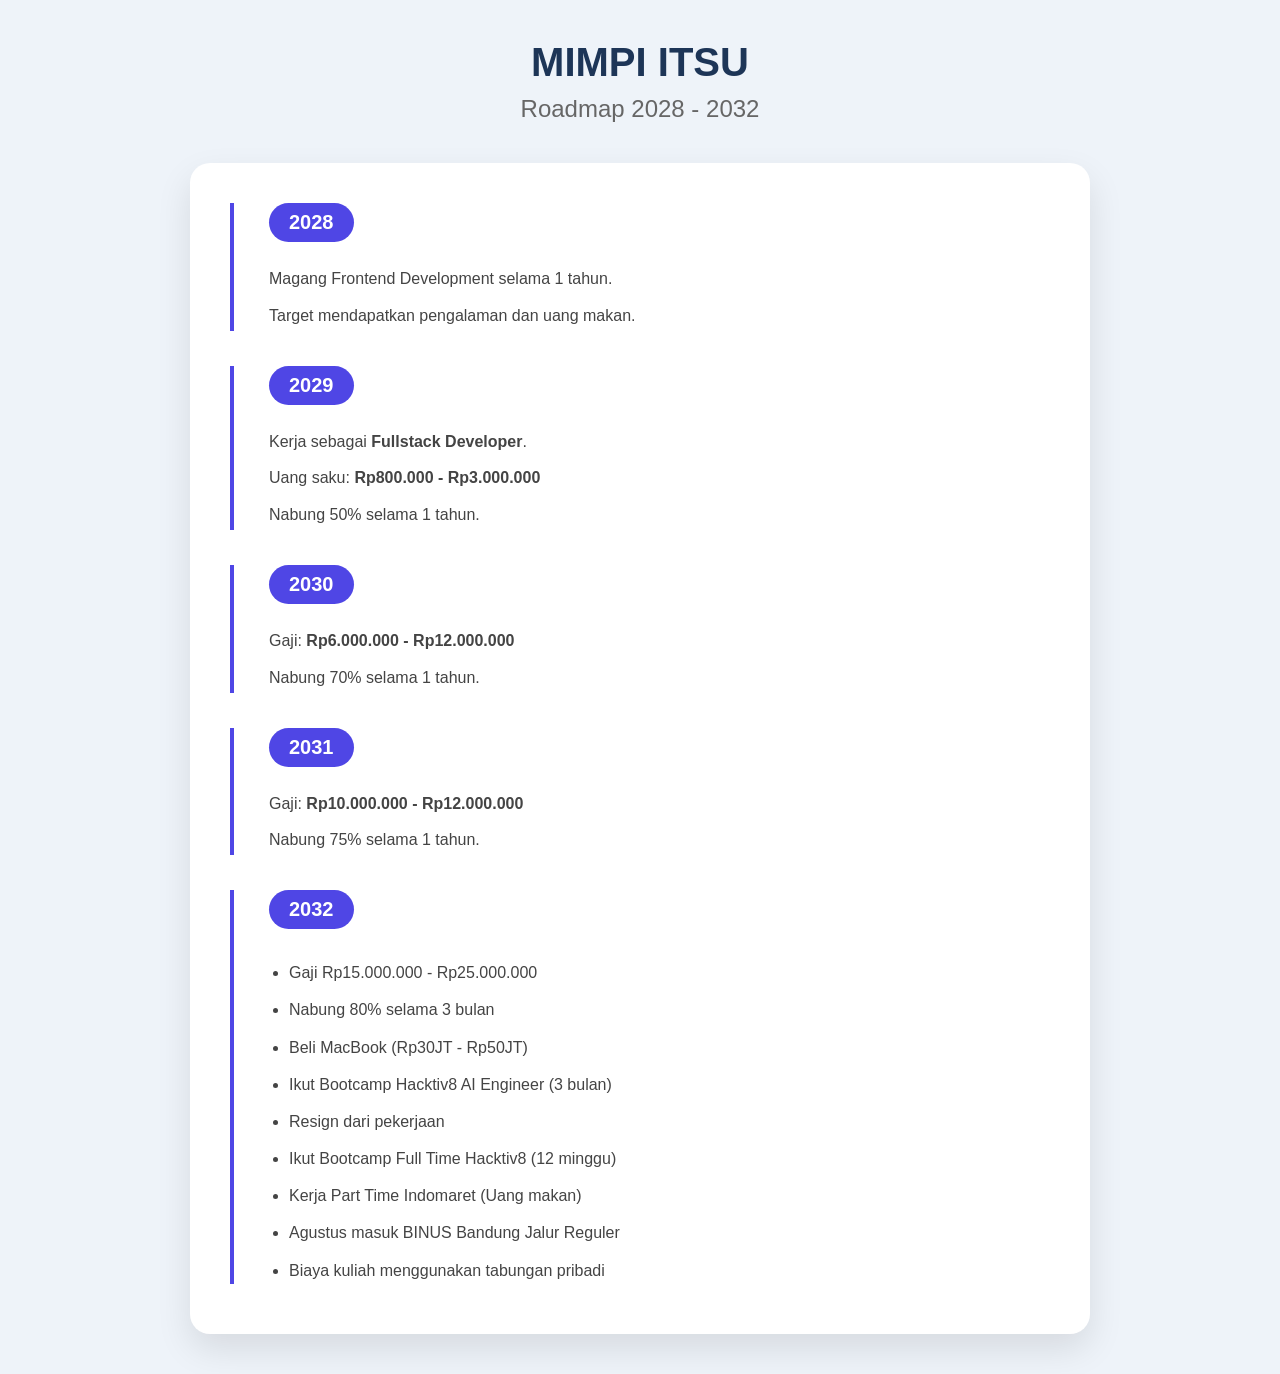
==== PROSES KARIR ITSU.html @ 5db1be33 "Add files via upload" ====
<!DOCTYPE html>
<html lang="id">
<head>
    <meta charset="UTF-8">
    <meta name="viewport" content="width=device-width, initial-scale=1.0">
    <title>MIMPI ITSU 2027 - 2032</title>
    <link rel="stylesheet" href="PROSES KARIR ITSU.CSS">
</head>
<body>

<div class="container">

    <h1>MIMPI ITSU</h1>
    <h2>Roadmap 2028 - 2032</h2>

    <div class="card">

        <div class="year">
            <span>2028</span>
            <p>Magang Frontend Development selama 1 tahun.</p>
            <p>Target mendapatkan pengalaman dan uang makan.</p>
        </div>

        <div class="year">
            <span>2029</span>
            <p>Kerja sebagai <b>Fullstack Developer</b>.</p>
            <p>Uang saku: <b>Rp800.000 - Rp3.000.000</b></p>
            <p>Nabung 50% selama 1 tahun.</p>
        </div>

        <div class="year">
            <span>2030</span>
            <p>Gaji: <b>Rp6.000.000 - Rp12.000.000</b></p>
            <p>Nabung 70% selama 1 tahun.</p>
        </div>

        <div class="year">
            <span>2031</span>
            <p>Gaji: <b>Rp10.000.000 - Rp12.000.000</b></p>
            <p>Nabung 75% selama 1 tahun.</p>
        </div>

        <div class="year">
            <span>2032</span>

            <ul>
                <li>Gaji Rp15.000.000 - Rp25.000.000</li>
                <li>Nabung 80% selama 3 bulan</li>
                <li>Beli MacBook (Rp30JT - Rp50JT)</li>
                <li>Ikut Bootcamp Hacktiv8 AI Engineer (3 bulan)</li>
                <li>Resign dari pekerjaan</li>
                <li>Ikut Bootcamp Full Time Hacktiv8 (12 minggu)</li>
                <li>Kerja Part Time Indomaret (Uang makan)</li>
                <li>Agustus masuk BINUS Bandung Jalur Reguler</li>
                <li>Biaya kuliah menggunakan tabungan pribadi</li>
            </ul>

        </div>

    </div>

</div>

</body>
</html>
---- PROSES KARIR ITSU.CSS ----
*{
    margin:0;
    padding:0;
    box-sizing:border-box;
    font-family:Arial, Helvetica, sans-serif;
}

body{
    background:#eef3f9;
    padding:40px;
}

.container{
    max-width:900px;
    margin:auto;
}

h1{
    text-align:center;
    font-size:40px;
    color:#1d3557;
    margin-bottom:10px;
}

h2{
    text-align:center;
    color:#666;
    margin-bottom:40px;
    font-weight:500;
}

.card{
    background:white;
    border-radius:20px;
    padding:40px;
    box-shadow:0 15px 35px rgba(0,0,0,.1);
}

.year{
    position:relative;
    padding-left:35px;
    margin-bottom:35px;
    border-left:4px solid #4f46e5;
}

.year:last-child{
    margin-bottom:0;
}

.year span{
    display:inline-block;
    background:#4f46e5;
    color:white;
    padding:8px 20px;
    border-radius:30px;
    font-size:20px;
    font-weight:bold;
    margin-bottom:15px;
}

.year p{
    color:#444;
    line-height:1.8;
    margin-top:8px;
}

.year ul{
    margin-top:15px;
    margin-left:20px;
}

.year li{
    margin:10px 0;
    color:#444;
    line-height:1.7;
}

@media(max-width:768px){

body{
    padding:20px;
}

.card{
    padding:25px;
}

h1{
    font-size:30px;
}

.year span{
    font-size:18px;
}

}
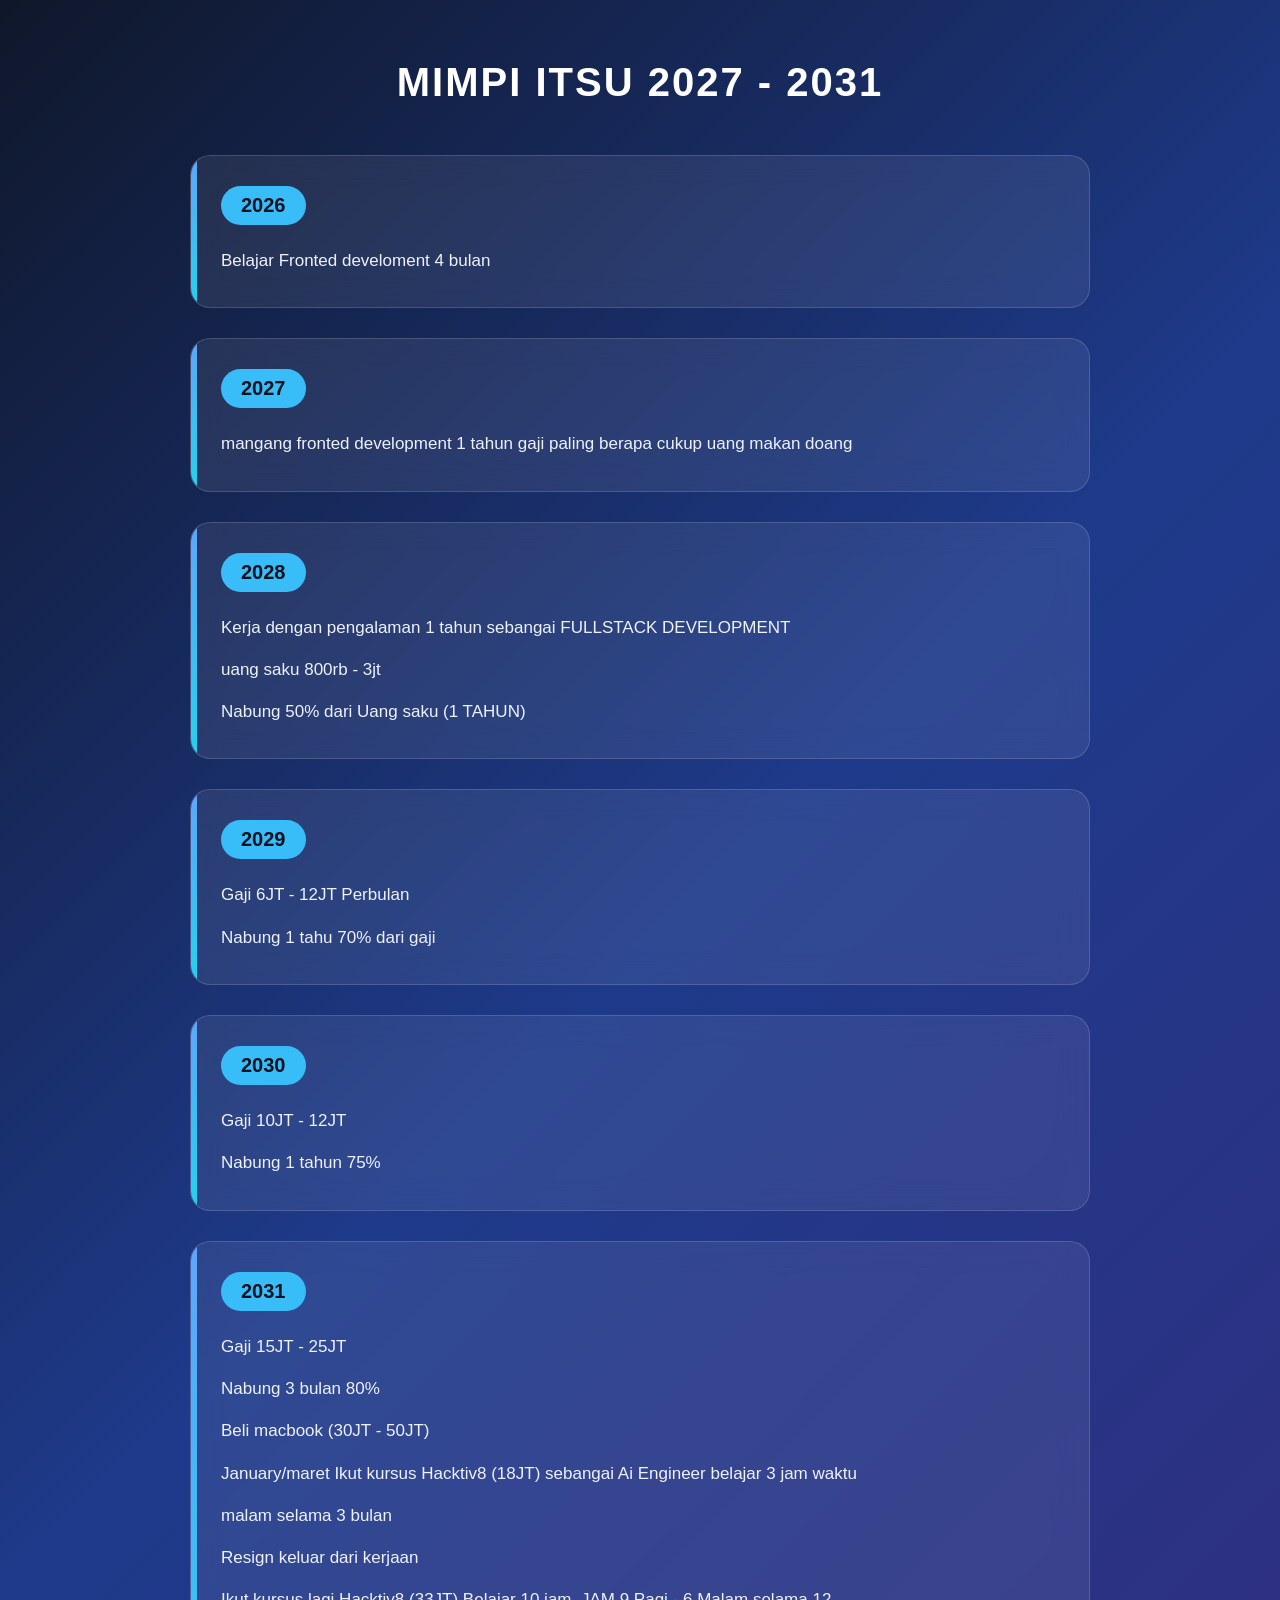
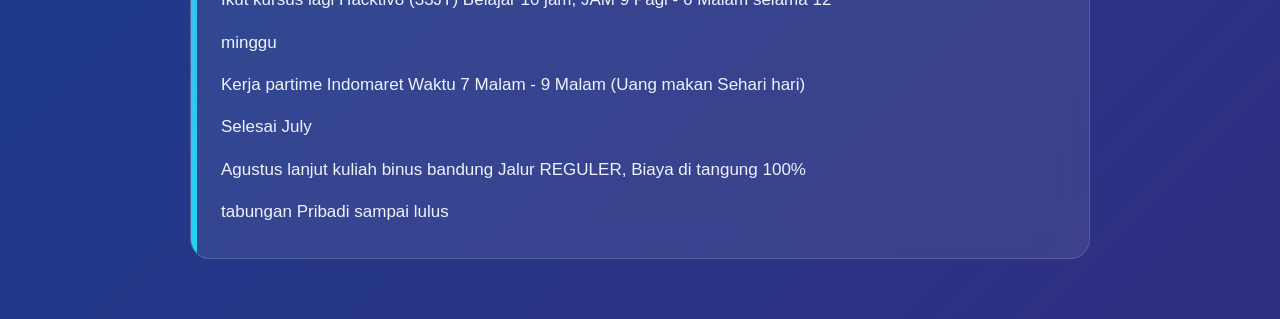
==== commit df8389b4: "Rename index.html to PROSES KARIR ITSU.html" ====
--- a/PROSES KARIR ITSU.html
+++ b/PROSES KARIR ITSU.html
@@ -3,63 +3,88 @@
 <head>
     <meta charset="UTF-8">
     <meta name="viewport" content="width=device-width, initial-scale=1.0">
-    <title>MIMPI ITSU 2027 - 2032</title>
-    <link rel="stylesheet" href="PROSES KARIR ITSU.CSS">
+    <title>MIMPI ITSU 2027 - 2031</title>
+    <link rel="stylesheet" href="style.CSS">
 </head>
 <body>
 
 <div class="container">
 
-    <h1>MIMPI ITSU</h1>
-    <h2>Roadmap 2028 - 2032</h2>
+    <header>
+        <h1>MIMPI ITSU 2027 - 2031</h1>
+    </header>
 
-    <div class="card">
+    <section class="timeline">
 
-        <div class="year">
-            <span>2028</span>
-            <p>Magang Frontend Development selama 1 tahun.</p>
-            <p>Target mendapatkan pengalaman dan uang makan.</p>
+        <div class="card">
+            <div class="year">2026</div>
+
+            <p>Belajar Fronted develoment 4 bulan</p>
         </div>
 
-        <div class="year">
-            <span>2029</span>
-            <p>Kerja sebagai <b>Fullstack Developer</b>.</p>
-            <p>Uang saku: <b>Rp800.000 - Rp3.000.000</b></p>
-            <p>Nabung 50% selama 1 tahun.</p>
+        <div class="card">
+            <div class="year">2027</div>
+
+            <p>mangang fronted development 1 tahun gaji paling berapa cukup uang makan doang</p>
         </div>
 
-        <div class="year">
-            <span>2030</span>
-            <p>Gaji: <b>Rp6.000.000 - Rp12.000.000</b></p>
-            <p>Nabung 70% selama 1 tahun.</p>
+        <div class="card">
+            <div class="year">2028</div>
+
+            <p>Kerja dengan pengalaman 1 tahun sebangai FULLSTACK DEVELOPMENT</p>
+
+            <p>uang saku 800rb - 3jt</p>
+
+            <p>Nabung 50% dari Uang saku (1 TAHUN)</p>
         </div>
 
-        <div class="year">
-            <span>2031</span>
-            <p>Gaji: <b>Rp10.000.000 - Rp12.000.000</b></p>
-            <p>Nabung 75% selama 1 tahun.</p>
+        <div class="card">
+            <div class="year">2029</div>
+
+            <p>Gaji 6JT - 12JT Perbulan</p>
+
+            <p>Nabung 1 tahu 70% dari gaji</p>
         </div>
 
-        <div class="year">
-            <span>2032</span>
+        <div class="card">
+            <div class="year">2030</div>
 
-            <ul>
-                <li>Gaji Rp15.000.000 - Rp25.000.000</li>
-                <li>Nabung 80% selama 3 bulan</li>
-                <li>Beli MacBook (Rp30JT - Rp50JT)</li>
-                <li>Ikut Bootcamp Hacktiv8 AI Engineer (3 bulan)</li>
-                <li>Resign dari pekerjaan</li>
-                <li>Ikut Bootcamp Full Time Hacktiv8 (12 minggu)</li>
-                <li>Kerja Part Time Indomaret (Uang makan)</li>
-                <li>Agustus masuk BINUS Bandung Jalur Reguler</li>
-                <li>Biaya kuliah menggunakan tabungan pribadi</li>
-            </ul>
+            <p>Gaji 10JT - 12JT</p>
 
+            <p>Nabung 1 tahun 75%</p>
         </div>
 
-    </div>
+        <div class="card">
+            <div class="year">2031</div>
+
+            <p>Gaji 15JT - 25JT</p>
+
+            <p>Nabung 3 bulan 80%</p>
+
+            <p>Beli macbook (30JT - 50JT)</p>
+
+            <p>January/maret Ikut kursus Hacktiv8 (18JT) sebangai Ai Engineer belajar 3 jam waktu</p>
+
+            <p>malam selama 3 bulan</p>
+
+            <p>Resign keluar dari kerjaan</p>
+
+            <p>Ikut kursus lagi Hacktiv8 (33JT) Belajar 10 jam, JAM 9 Pagi - 6 Malam selama 12</p>
+
+            <p>minggu</p>
+
+            <p>Kerja partime Indomaret Waktu 7 Malam - 9 Malam (Uang makan Sehari hari)</p>
+
+            <p>Selesai July</p>
+
+            <p>Agustus lanjut kuliah binus bandung Jalur REGULER, Biaya di tangung 100%</p>
+
+            <p>tabungan Pribadi sampai lulus</p>
+        </div>
+
+    </section>
 
 </div>
 
 </body>
-</html>+</html>
--- a/style.CSS
+++ b/style.CSS
@@ -0,0 +1,100 @@
+*{
+    margin:0;
+    padding:0;
+    box-sizing:border-box;
+    font-family:"Segoe UI",sans-serif;
+}
+
+body{
+    min-height:100vh;
+    background:linear-gradient(135deg,#0f172a,#1e3a8a,#312e81);
+    display:flex;
+    justify-content:center;
+    padding:60px 20px;
+    color:#fff;
+}
+
+.container{
+    width:100%;
+    max-width:900px;
+}
+
+header{
+    text-align:center;
+    margin-bottom:50px;
+}
+
+header h1{
+    font-size:40px;
+    font-weight:700;
+    letter-spacing:2px;
+}
+
+.timeline{
+    display:flex;
+    flex-direction:column;
+    gap:30px;
+}
+
+.card{
+    background:rgba(255,255,255,.08);
+    backdrop-filter:blur(15px);
+    border:1px solid rgba(255,255,255,.15);
+    border-radius:20px;
+    padding:30px;
+    transition:.35s;
+    position:relative;
+    overflow:hidden;
+}
+
+.card::before{
+    content:"";
+    position:absolute;
+    left:0;
+    top:0;
+    width:6px;
+    height:100%;
+    background:linear-gradient(#60a5fa,#22d3ee);
+}
+
+.card:hover{
+    transform:translateY(-8px);
+    box-shadow:0 20px 40px rgba(0,0,0,.35);
+}
+
+.year{
+    display:inline-block;
+    background:#38bdf8;
+    color:#08111f;
+    font-weight:bold;
+    padding:8px 20px;
+    border-radius:50px;
+    margin-bottom:20px;
+    font-size:20px;
+}
+
+.card p{
+    line-height:1.9;
+    font-size:17px;
+    color:#eef2ff;
+}
+
+.card p+p{
+    margin-top:10px;
+}
+
+@media(max-width:768px){
+
+header h1{
+    font-size:28px;
+}
+
+.card{
+    padding:22px;
+}
+
+.card p{
+    font-size:15px;
+}
+
+}
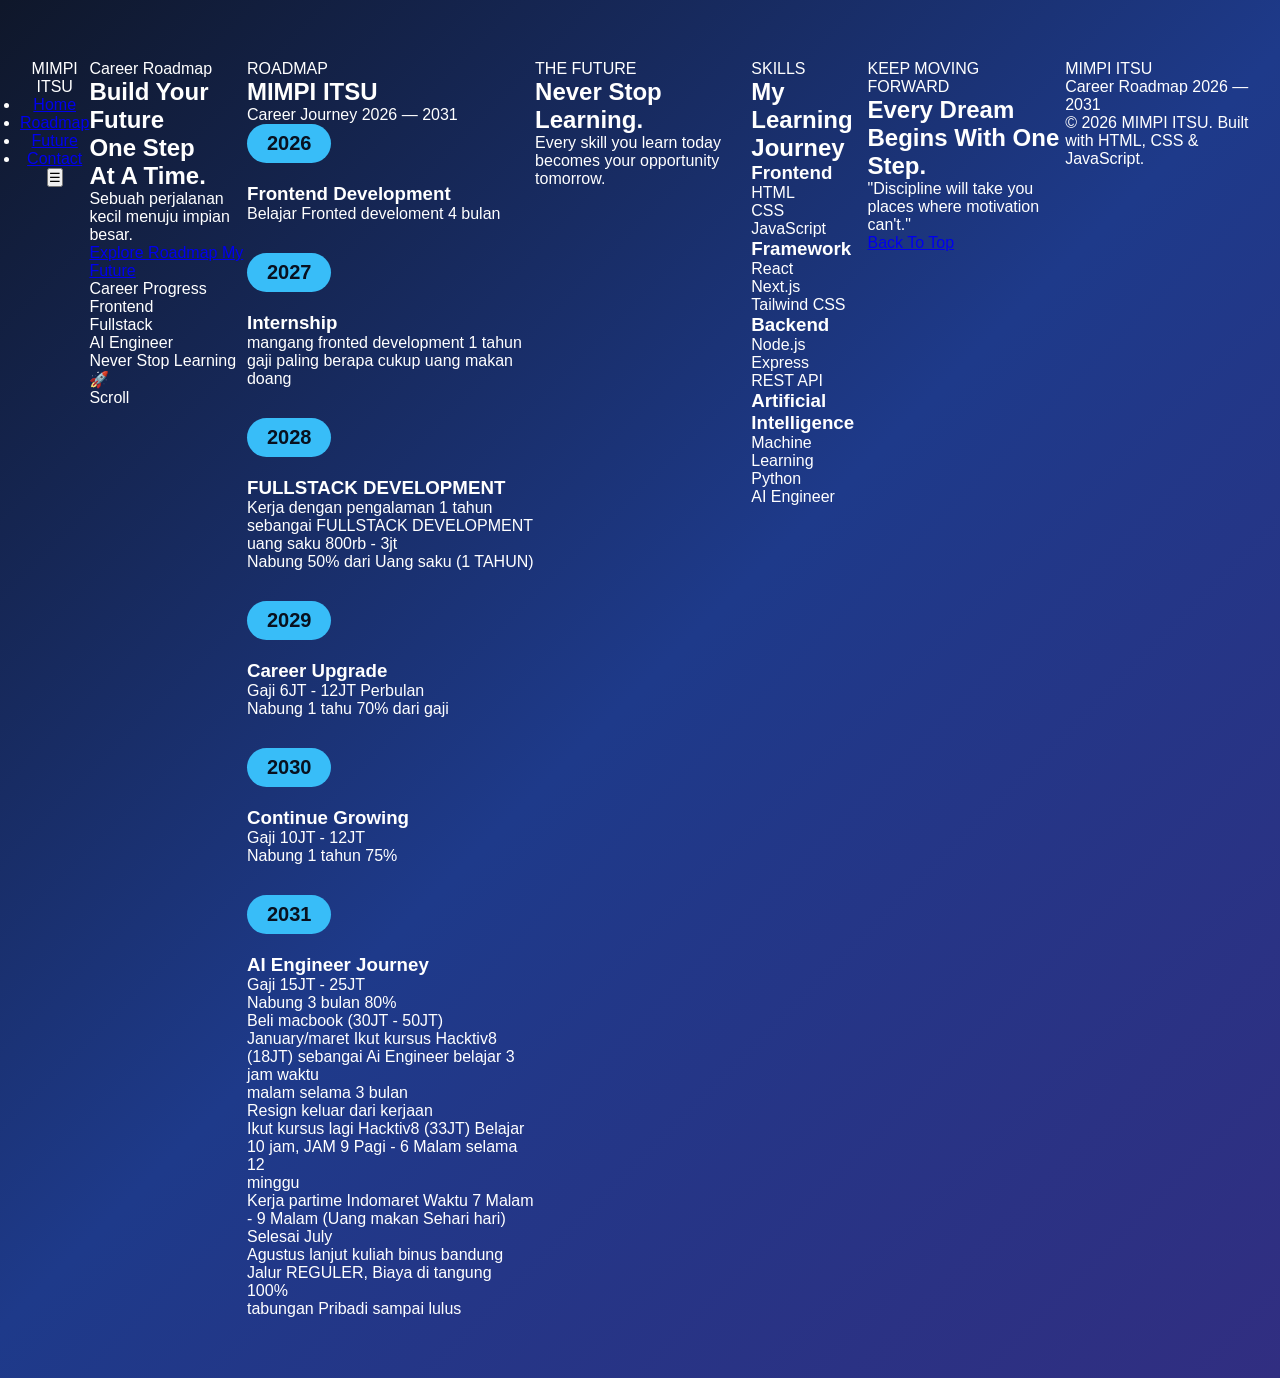
==== commit d4bf23c1: "Update PROSES KARIR ITSU.html" ====
--- a/PROSES KARIR ITSU.html
+++ b/PROSES KARIR ITSU.html
@@ -1,90 +1,933 @@
 <!DOCTYPE html>
 <html lang="id">
+
 <head>
+
     <meta charset="UTF-8">
-    <meta name="viewport" content="width=device-width, initial-scale=1.0">
-    <title>MIMPI ITSU 2027 - 2031</title>
-    <link rel="stylesheet" href="style.CSS">
+
+    <meta name="viewport"
+        content="width=device-width, initial-scale=1.0">
+
+    <meta name="description"
+        content="MIMPI ITSU Career Roadmap">
+
+    <meta name="keywords"
+        content="Portfolio, Roadmap, Frontend, Fullstack, AI Engineer">
+
+    <meta name="author"
+        content="MIMPI ITSU">
+
+    <title>
+        MIMPI ITSU • Career Roadmap
+    </title>
+
+    <!-- Google Font -->
+
+    <link rel="preconnect"
+        href="https://fonts.googleapis.com">
+
+    <link rel="preconnect"
+        href="https://fonts.gstatic.com"
+        crossorigin>
+
+    <link href="https://fonts.googleapis.com/css2?family=Inter:wght@300;400;500;600;700;800;900&display=swap"
+        rel="stylesheet">
+
+    <!-- CSS -->
+
+    <link rel="stylesheet"
+        href="PROSES KARIR ITSU.CSS">
+        
+
 </head>
 <body>
 
-<div class="container">
-
-    <header>
-        <h1>MIMPI ITSU 2027 - 2031</h1>
-    </header>
-
-    <section class="timeline">
-
-        <div class="card">
-            <div class="year">2026</div>
-
-            <p>Belajar Fronted develoment 4 bulan</p>
+
+
+<!-- ======================================= -->
+<!-- CURSOR GLOW -->
+<!-- ======================================= -->
+
+<div class="cursor-glow"></div>
+
+
+
+<!-- ======================================= -->
+<!-- BACKGROUND -->
+<!-- ======================================= -->
+
+<div class="background">
+
+    <div class="gradient gradient-one"></div>
+
+    <div class="gradient gradient-two"></div>
+
+    <div class="gradient gradient-three"></div>
+
+    <div class="noise"></div>
+
+    <div class="grid"></div>
+
+</div>
+
+
+
+<!-- ======================================= -->
+<!-- NAVBAR -->
+<!-- ======================================= -->
+
+<header class="navbar">
+
+    <div class="logo">
+
+        <span>MIMPI</span>
+
+        <span>ITSU</span>
+
+    </div>
+
+
+    <nav>
+
+        <ul class="nav-menu">
+
+            <li>
+
+                <a href="#home">
+
+                    Home
+
+                </a>
+
+            </li>
+
+            <li>
+
+                <a href="#roadmap">
+
+                    Roadmap
+
+                </a>
+
+            </li>
+
+            <li>
+
+                <a href="#future">
+
+                    Future
+
+                </a>
+
+            </li>
+
+            <li>
+
+                <a href="#contact">
+
+                    Contact
+
+                </a>
+
+            </li>
+
+        </ul>
+
+    </nav>
+
+
+    <button class="menu-button">
+
+        ☰
+
+    </button>
+
+</header>
+
+
+
+<!-- ======================================= -->
+<!-- HERO -->
+<!-- ======================================= -->
+
+<section
+    class="hero"
+    id="home">
+
+    <div class="hero-container">
+
+
+        <div class="hero-left">
+
+
+            <span class="hero-tag">
+
+                Career Roadmap
+
+            </span>
+
+
+
+            <h1>
+
+                Build Your
+                <br>
+
+                Future
+
+                <br>
+
+                One Step
+                <br>
+
+                At A Time.
+
+            </h1>
+
+
+
+            <p>
+
+                Sebuah perjalanan kecil
+                menuju impian besar.
+
+            </p>
+
+
+
+            <div class="hero-button-group">
+
+                <a
+                    href="#roadmap"
+                    class="button-primary">
+
+                    Explore Roadmap
+
+                </a>
+
+
+                <a
+                    href="#future"
+                    class="button-secondary">
+
+                    My Future
+
+                </a>
+
+            </div>
+
+
         </div>
 
-        <div class="card">
-            <div class="year">2027</div>
-
-            <p>mangang fronted development 1 tahun gaji paling berapa cukup uang makan doang</p>
+
+
+        <div class="hero-right">
+
+
+            <div class="hero-card">
+
+
+                <div class="card-header">
+
+                    <span>
+
+                        Career Progress
+
+                    </span>
+
+                </div>
+
+
+
+                <div class="progress-item">
+
+                    <span>
+
+                        Frontend
+
+                    </span>
+
+                    <div class="progress-bar">
+
+                        <div
+                            class="progress frontend">
+
+                        </div>
+
+                    </div>
+
+                </div>
+
+
+
+                <div class="progress-item">
+
+                    <span>
+
+                        Fullstack
+
+                    </span>
+
+                    <div class="progress-bar">
+
+                        <div
+                            class="progress fullstack">
+
+                        </div>
+
+                    </div>
+
+                </div>
+
+
+
+                <div class="progress-item">
+
+                    <span>
+
+                        AI Engineer
+
+                    </span>
+
+                    <div class="progress-bar">
+
+                        <div
+                            class="progress ai">
+
+                        </div>
+
+                    </div>
+
+                </div>
+
+
+
+                <div class="card-footer">
+
+                    Never Stop Learning 🚀
+
+                </div>
+
+
+            </div>
+
+
         </div>
 
-        <div class="card">
-            <div class="year">2028</div>
-
-            <p>Kerja dengan pengalaman 1 tahun sebangai FULLSTACK DEVELOPMENT</p>
-
-            <p>uang saku 800rb - 3jt</p>
-
-            <p>Nabung 50% dari Uang saku (1 TAHUN)</p>
+
+    </div>
+
+
+
+    <div class="scroll-down">
+
+        <span>
+
+            Scroll
+
+        </span>
+
+        <div class="mouse">
+
+            <div class="wheel"></div>
+
         </div>
 
-        <div class="card">
-            <div class="year">2029</div>
-
-            <p>Gaji 6JT - 12JT Perbulan</p>
-
-            <p>Nabung 1 tahu 70% dari gaji</p>
+    </div>
+
+
+</section>
+
+
+
+<!-- ======================================= -->
+<!-- ROADMAP -->
+<!-- ======================================= -->
+
+<section
+    class="roadmap"
+    id="roadmap">
+
+
+    <div class="section-title">
+
+        <span>
+
+            ROADMAP
+
+        </span>
+
+        <h2>
+
+            MIMPI ITSU
+
+        </h2>
+
+        <p>
+
+            Career Journey 2026 — 2031
+
+        </p>
+
+    </div>
+
+
+
+    <!-- ROADMAP START -->
+         <!-- ======================================= -->
+    <!-- TIMELINE -->
+    <!-- ======================================= -->
+
+    <div class="timeline">
+
+
+        <!-- 2026 -->
+
+        <article class="timeline-card">
+
+            <div class="timeline-dot"></div>
+
+            <div class="timeline-content">
+
+                <span class="year">
+
+                    2026
+
+                </span>
+
+                <h3>
+
+                    Frontend Development
+
+                </h3>
+
+                <p>
+
+                    Belajar Fronted develoment 4 bulan
+
+                </p>
+
+            </div>
+
+        </article>
+
+
+
+        <!-- 2027 -->
+
+        <article class="timeline-card">
+
+            <div class="timeline-dot"></div>
+
+            <div class="timeline-content">
+
+                <span class="year">
+
+                    2027
+
+                </span>
+
+                <h3>
+
+                    Internship
+
+                </h3>
+
+                <p>
+
+                    mangang fronted development 1 tahun gaji paling berapa cukup uang makan doang
+
+                </p>
+
+            </div>
+
+        </article>
+
+
+
+        <!-- 2028 -->
+
+        <article class="timeline-card">
+
+            <div class="timeline-dot"></div>
+
+            <div class="timeline-content">
+
+                <span class="year">
+
+                    2028
+
+                </span>
+
+                <h3>
+
+                    FULLSTACK DEVELOPMENT
+
+                </h3>
+
+                <div class="timeline-list">
+
+                    <p>
+
+                        Kerja dengan pengalaman 1 tahun sebangai FULLSTACK DEVELOPMENT
+
+                    </p>
+
+                    <p>
+
+                        uang saku 800rb - 3jt
+
+                    </p>
+
+                    <p>
+
+                        Nabung 50% dari Uang saku (1 TAHUN)
+
+                    </p>
+
+                </div>
+
+            </div>
+
+        </article>
+
+
+
+        <!-- 2029 -->
+
+        <article class="timeline-card">
+
+            <div class="timeline-dot"></div>
+
+            <div class="timeline-content">
+
+                <span class="year">
+
+                    2029
+
+                </span>
+
+                <h3>
+
+                    Career Upgrade
+
+                </h3>
+
+                <div class="timeline-list">
+
+                    <p>
+
+                        Gaji 6JT - 12JT Perbulan
+
+                    </p>
+
+                    <p>
+
+                        Nabung 1 tahu 70% dari gaji
+
+                    </p>
+
+                </div>
+
+            </div>
+
+        </article>
+
+
+
+        <!-- 2030 -->
+
+        <article class="timeline-card">
+
+            <div class="timeline-dot"></div>
+
+            <div class="timeline-content">
+
+                <span class="year">
+
+                    2030
+
+                </span>
+
+                <h3>
+
+                    Continue Growing
+
+                </h3>
+
+                <div class="timeline-list">
+
+                    <p>
+
+                        Gaji 10JT - 12JT
+
+                    </p>
+
+                    <p>
+
+                        Nabung 1 tahun 75%
+
+                    </p>
+
+                </div>
+
+            </div>
+
+        </article>
+
+
+
+        <!-- 2031 -->
+
+        <article class="timeline-card">
+
+            <div class="timeline-dot"></div>
+
+            <div class="timeline-content">
+
+                <span class="year">
+
+                    2031
+
+                </span>
+
+                <h3>
+
+                    AI Engineer Journey
+
+                </h3>
+
+                <div class="timeline-list">
+
+                    <p>Gaji 15JT - 25JT</p>
+
+                    <p>Nabung 3 bulan 80%</p>
+
+                    <p>Beli macbook (30JT - 50JT)</p>
+
+                    <p>January/maret Ikut kursus Hacktiv8 (18JT) sebangai Ai Engineer belajar 3 jam waktu</p>
+
+                    <p>malam selama 3 bulan</p>
+
+                    <p>Resign keluar dari kerjaan</p>
+
+                    <p>Ikut kursus lagi Hacktiv8 (33JT) Belajar 10 jam, JAM 9 Pagi - 6 Malam selama 12</p>
+
+                    <p>minggu</p>
+
+                    <p>Kerja partime Indomaret Waktu 7 Malam - 9 Malam (Uang makan Sehari hari)</p>
+
+                    <p>Selesai July</p>
+
+                    <p>Agustus lanjut kuliah binus bandung Jalur REGULER, Biaya di tangung 100%</p>
+
+                    <p>tabungan Pribadi sampai lulus</p>
+
+                </div>
+
+            </div>
+
+        </article>
+
+    </div>
+
+</section>
+
+
+<!-- ======================================= -->
+<!-- FUTURE -->
+<!-- ======================================= -->
+
+<section
+    class="future"
+    id="future">
+
+    <div class="future-container">
+
+        <span>
+
+            THE FUTURE
+
+        </span>
+
+        <h2>
+
+            Never Stop
+            <br>
+
+            Learning.
+
+        </h2>
+
+        <p>
+
+            Every skill you learn today becomes your opportunity tomorrow.
+
+        </p>
+
+    </div>
+
+</section>
+<!-- ======================================= -->
+<!-- SKILLS -->
+<!-- ======================================= -->
+
+<section
+    class="skills"
+    id="skills">
+
+    <div class="section-title">
+
+        <span>
+
+            SKILLS
+
+        </span>
+
+        <h2>
+
+            My Learning
+            Journey
+
+        </h2>
+
+    </div>
+
+
+    <div class="skills-grid">
+
+
+        <div class="skill-card">
+
+            <h3>
+
+                Frontend
+
+            </h3>
+
+            <p>
+
+                HTML
+
+            </p>
+
+            <p>
+
+                CSS
+
+            </p>
+
+            <p>
+
+                JavaScript
+
+            </p>
+
         </div>
 
-        <div class="card">
-            <div class="year">2030</div>
-
-            <p>Gaji 10JT - 12JT</p>
-
-            <p>Nabung 1 tahun 75%</p>
+
+
+        <div class="skill-card">
+
+            <h3>
+
+                Framework
+
+            </h3>
+
+            <p>
+
+                React
+
+            </p>
+
+            <p>
+
+                Next.js
+
+            </p>
+
+            <p>
+
+                Tailwind CSS
+
+            </p>
+
         </div>
 
-        <div class="card">
-            <div class="year">2031</div>
-
-            <p>Gaji 15JT - 25JT</p>
-
-            <p>Nabung 3 bulan 80%</p>
-
-            <p>Beli macbook (30JT - 50JT)</p>
-
-            <p>January/maret Ikut kursus Hacktiv8 (18JT) sebangai Ai Engineer belajar 3 jam waktu</p>
-
-            <p>malam selama 3 bulan</p>
-
-            <p>Resign keluar dari kerjaan</p>
-
-            <p>Ikut kursus lagi Hacktiv8 (33JT) Belajar 10 jam, JAM 9 Pagi - 6 Malam selama 12</p>
-
-            <p>minggu</p>
-
-            <p>Kerja partime Indomaret Waktu 7 Malam - 9 Malam (Uang makan Sehari hari)</p>
-
-            <p>Selesai July</p>
-
-            <p>Agustus lanjut kuliah binus bandung Jalur REGULER, Biaya di tangung 100%</p>
-
-            <p>tabungan Pribadi sampai lulus</p>
+
+
+        <div class="skill-card">
+
+            <h3>
+
+                Backend
+
+            </h3>
+
+            <p>
+
+                Node.js
+
+            </p>
+
+            <p>
+
+                Express
+
+            </p>
+
+            <p>
+
+                REST API
+
+            </p>
+
         </div>
 
-    </section>
+
+
+        <div class="skill-card">
+
+            <h3>
+
+                Artificial Intelligence
+
+            </h3>
+
+            <p>
+
+                Machine Learning
+
+            </p>
+
+            <p>
+
+                Python
+
+            </p>
+
+            <p>
+
+                AI Engineer
+
+            </p>
+
+        </div>
+
+
+    </div>
+
+</section>
+
+
+
+
+<!-- ======================================= -->
+<!-- CONTACT -->
+<!-- ======================================= -->
+
+<section
+    class="contact"
+    id="contact">
+
+    <div class="contact-container">
+
+        <span>
+
+            KEEP MOVING FORWARD
+
+        </span>
+
+        <h2>
+
+            Every Dream
+            Begins
+            With One Step.
+
+        </h2>
+
+        <p>
+
+            "Discipline will take you places where motivation can't."
+
+        </p>
+
+        <a
+            href="#home"
+            class="button-primary">
+
+            Back To Top
+
+        </a>
+
+    </div>
+
+</section>
+
+
+
+
+<!-- ======================================= -->
+<!-- FOOTER -->
+<!-- ======================================= -->
+
+<footer>
+
+    <div class="footer-container">
+
+        <div class="footer-logo">
+
+            MIMPI ITSU
+
+        </div>
+
+        <div class="footer-text">
+
+            Career Roadmap 2026 — 2031
+
+        </div>
+
+        <div class="footer-copy">
+
+            © 2026 MIMPI ITSU.
+            Built with HTML, CSS & JavaScript.
+
+        </div>
+
+    </div>
+
+</footer>
+
+
+
+
+<!-- ======================================= -->
+<!-- LOADING SCREEN -->
+<!-- ======================================= -->
+
+<div class="loading-screen">
+
+    <div class="loader">
+
+        <span></span>
+
+        <span></span>
+
+        <span></span>
+
+    </div>
 
 </div>
+
+
+
+
+<!-- ======================================= -->
+<!-- JAVASCRIPT -->
+<!-- ======================================= -->
+
+<script src="PROSES KARIR ITSU.js"></script>
 
 </body>
 </html>
--- a/PROSES KARIR ITSU.CSS
+++ b/PROSES KARIR ITSU.CSS
@@ -0,0 +1,100 @@
+*{
+    margin:0;
+    padding:0;
+    box-sizing:border-box;
+    font-family:"Segoe UI",sans-serif;
+}
+
+body{
+    min-height:100vh;
+    background:linear-gradient(135deg,#0f172a,#1e3a8a,#312e81);
+    display:flex;
+    justify-content:center;
+    padding:60px 20px;
+    color:#fff;
+}
+
+.container{
+    width:100%;
+    max-width:900px;
+}
+
+header{
+    text-align:center;
+    margin-bottom:50px;
+}
+
+header h1{
+    font-size:40px;
+    font-weight:700;
+    letter-spacing:2px;
+}
+
+.timeline{
+    display:flex;
+    flex-direction:column;
+    gap:30px;
+}
+
+.card{
+    background:rgba(255,255,255,.08);
+    backdrop-filter:blur(15px);
+    border:1px solid rgba(255,255,255,.15);
+    border-radius:20px;
+    padding:30px;
+    transition:.35s;
+    position:relative;
+    overflow:hidden;
+}
+
+.card::before{
+    content:"";
+    position:absolute;
+    left:0;
+    top:0;
+    width:6px;
+    height:100%;
+    background:linear-gradient(#60a5fa,#22d3ee);
+}
+
+.card:hover{
+    transform:translateY(-8px);
+    box-shadow:0 20px 40px rgba(0,0,0,.35);
+}
+
+.year{
+    display:inline-block;
+    background:#38bdf8;
+    color:#08111f;
+    font-weight:bold;
+    padding:8px 20px;
+    border-radius:50px;
+    margin-bottom:20px;
+    font-size:20px;
+}
+
+.card p{
+    line-height:1.9;
+    font-size:17px;
+    color:#eef2ff;
+}
+
+.card p+p{
+    margin-top:10px;
+}
+
+@media(max-width:768px){
+
+header h1{
+    font-size:28px;
+}
+
+.card{
+    padding:22px;
+}
+
+.card p{
+    font-size:15px;
+}
+
+}
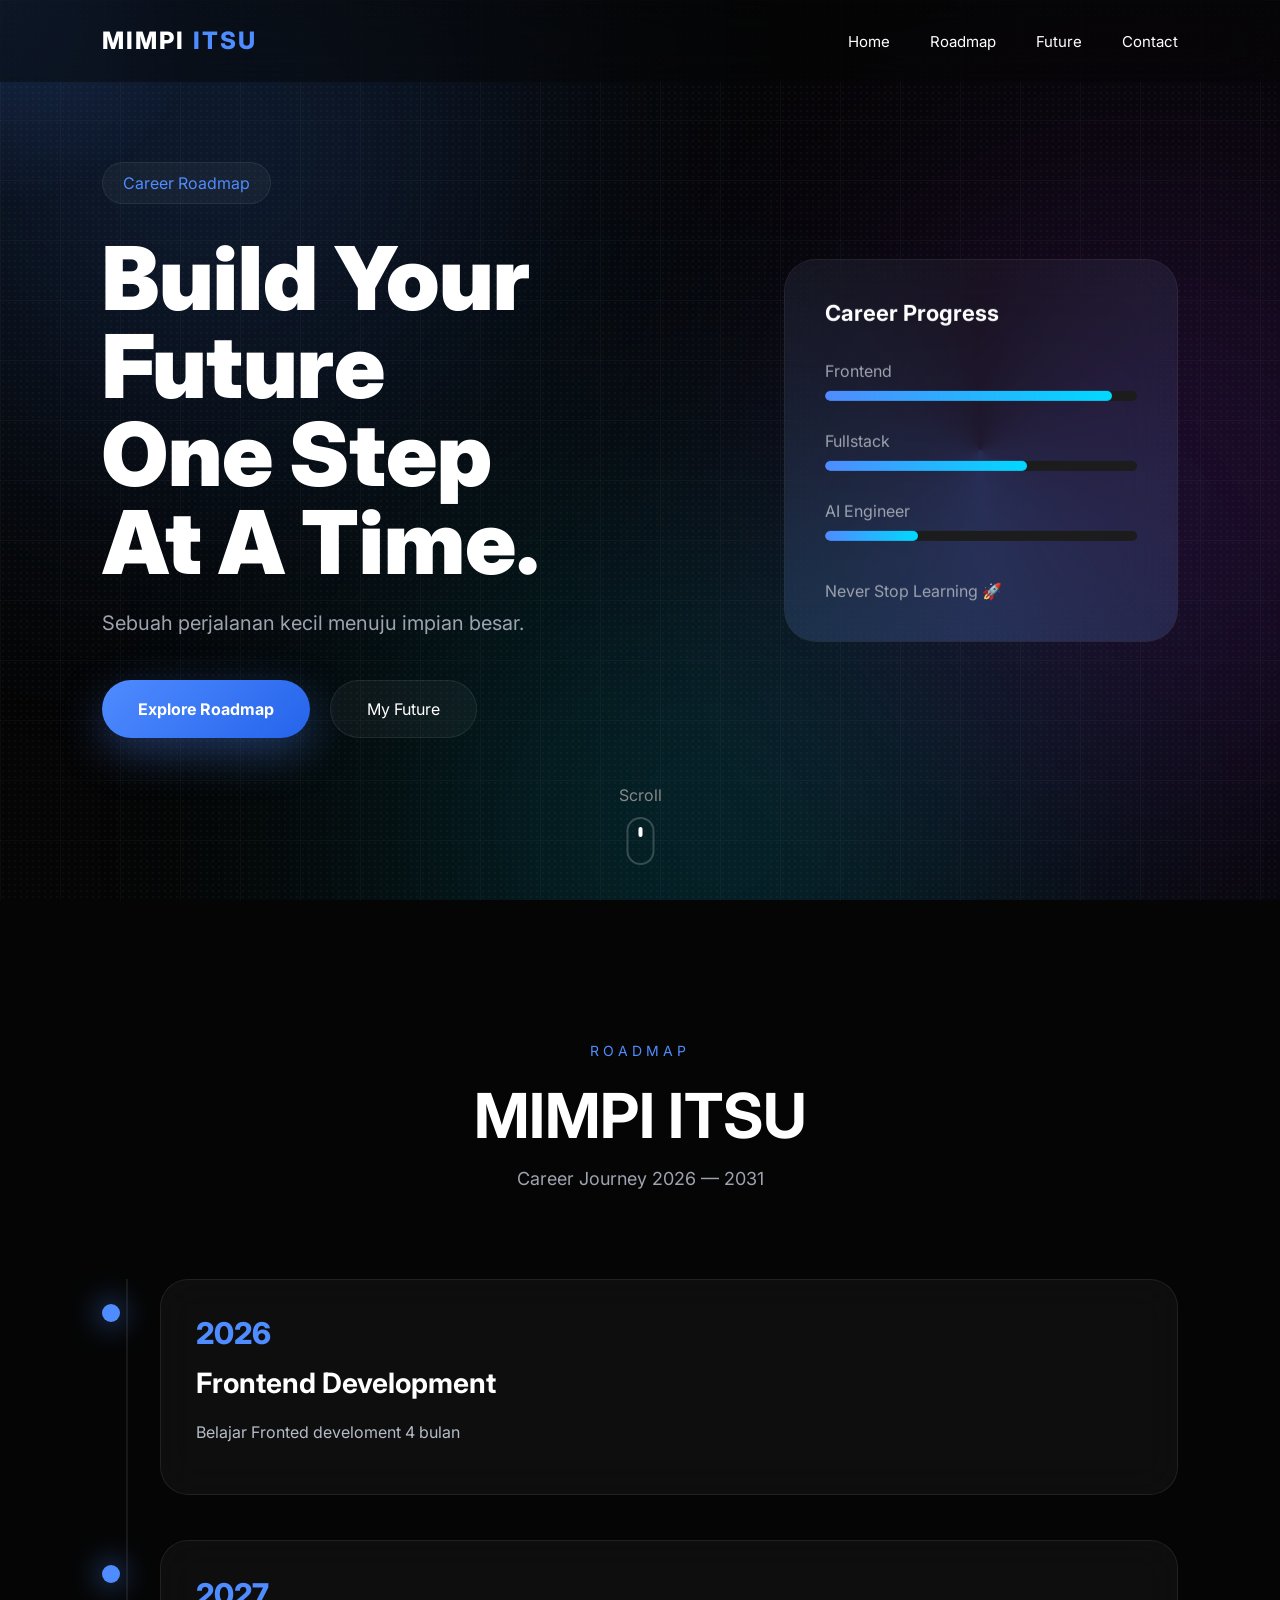
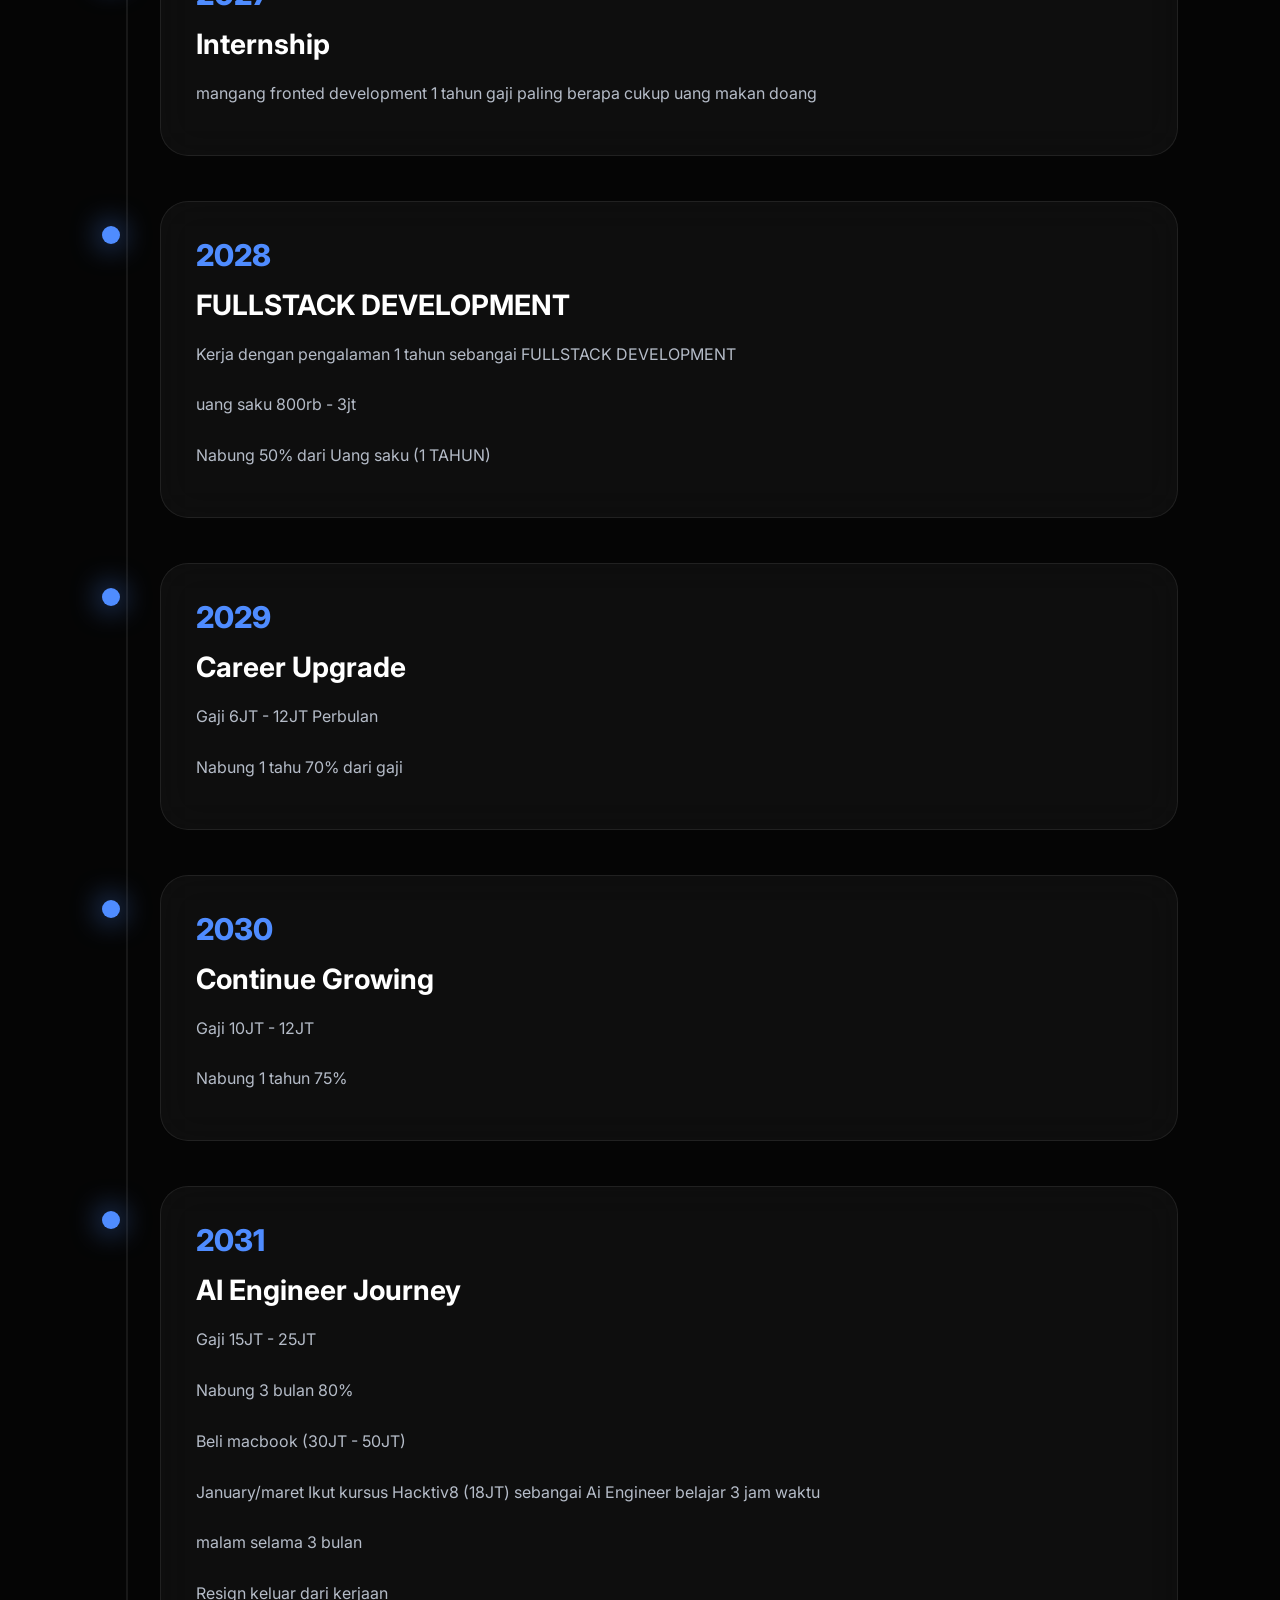
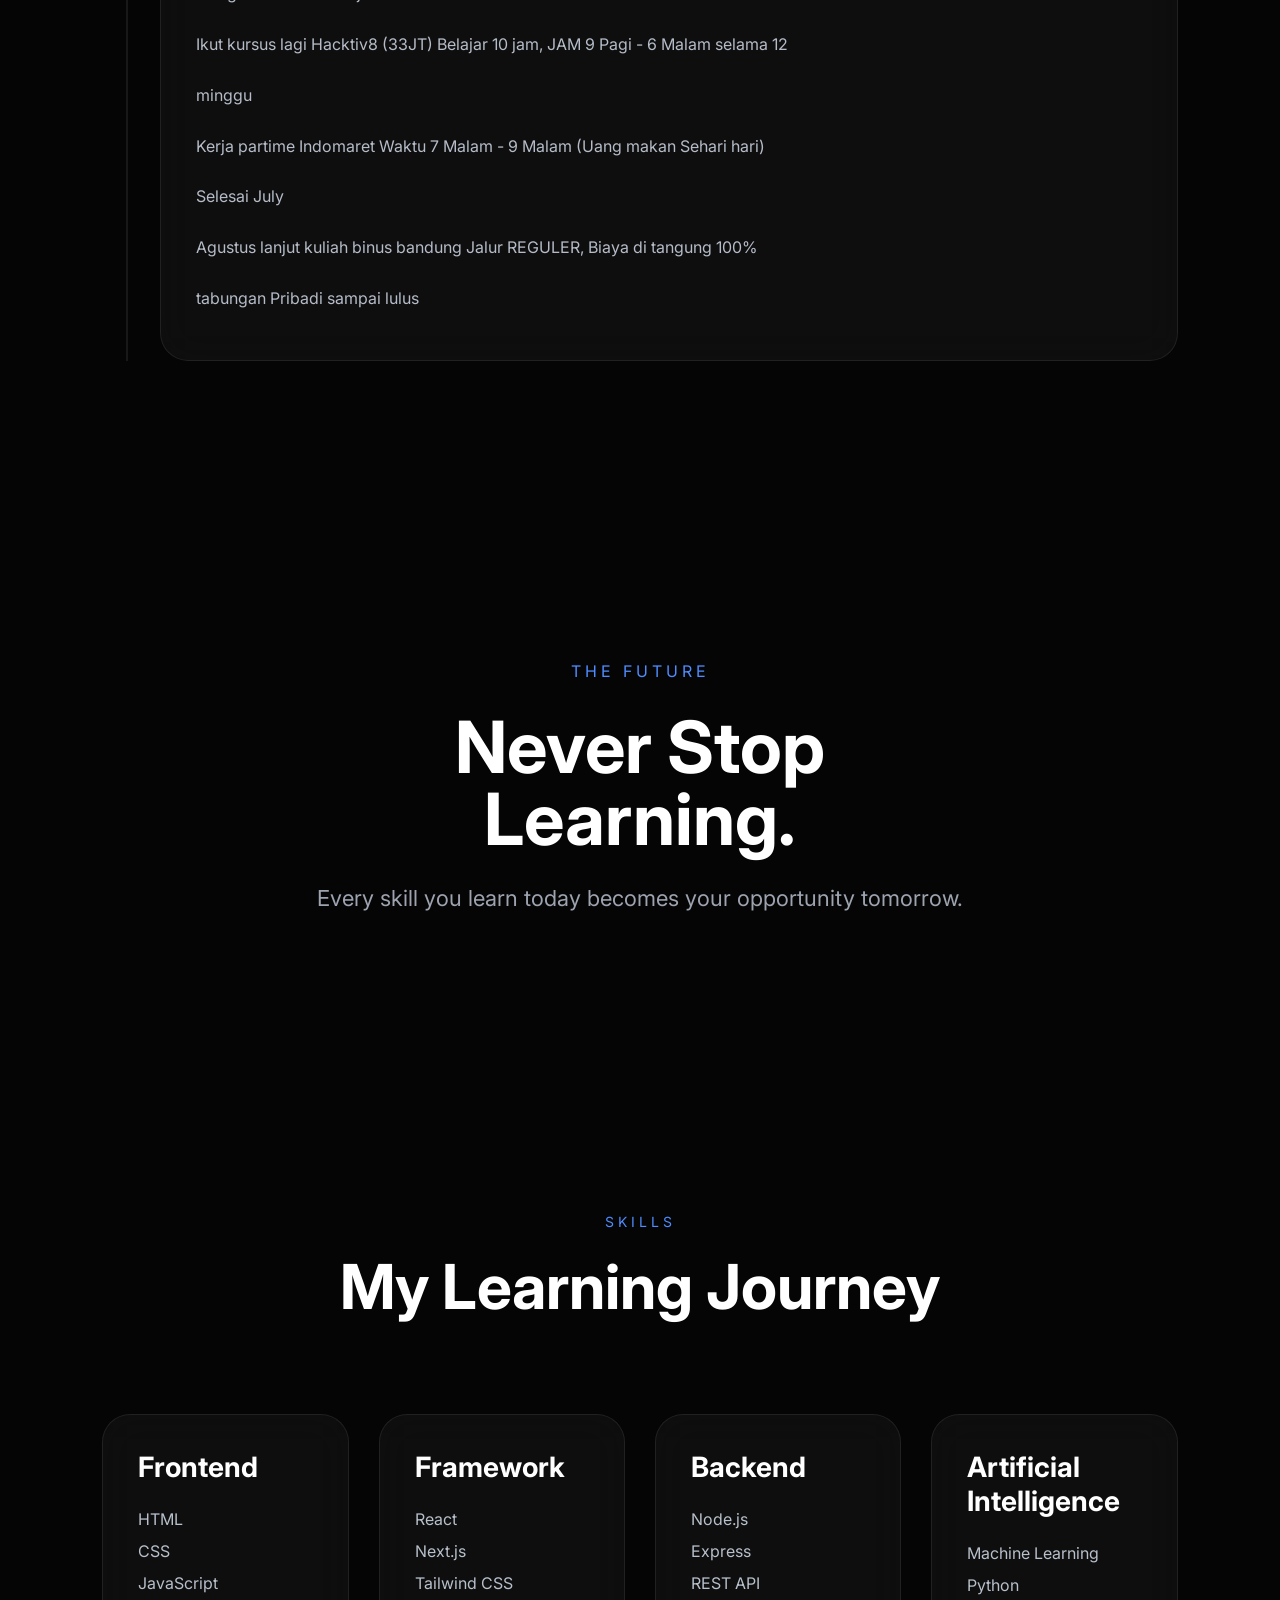
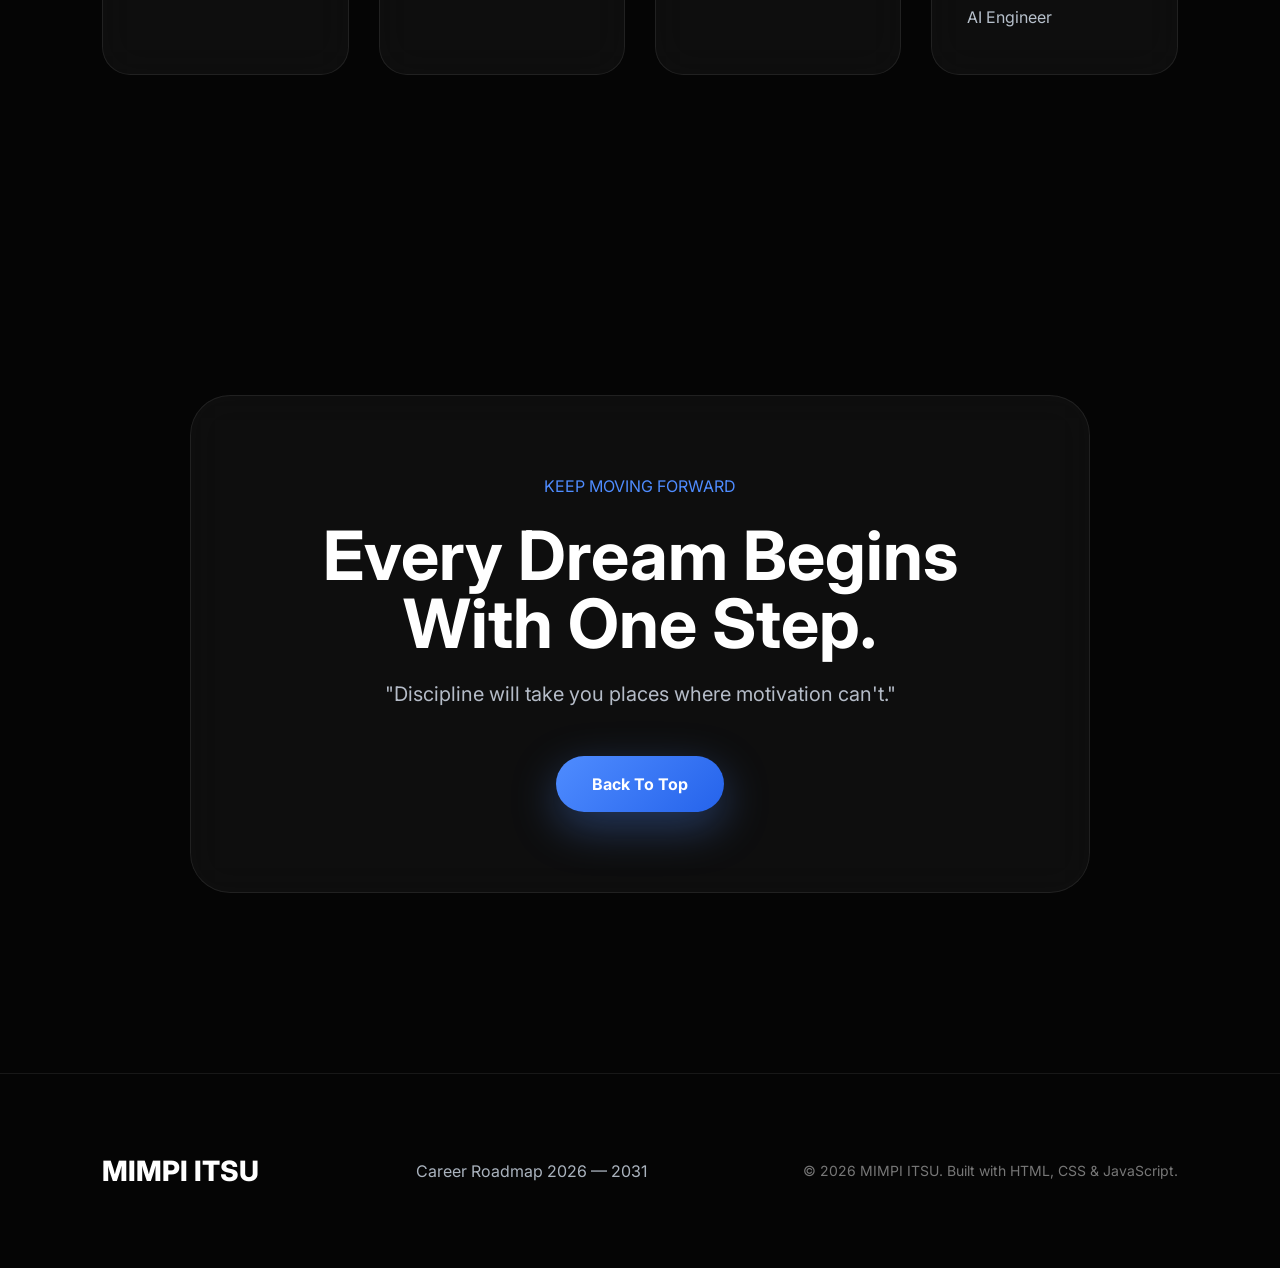
==== commit fc958079: "Add files via upload" ====
--- a/PROSES KARIR ITSU.html
+++ b/PROSES KARIR ITSU.html
@@ -930,4 +930,4 @@
 <script src="PROSES KARIR ITSU.js"></script>
 
 </body>
-</html>
+</html>
--- a/PROSES KARIR ITSU.CSS
+++ b/PROSES KARIR ITSU.CSS
@@ -1,100 +1,2543 @@
+/* ===========================================
+   RESET
+=========================================== */
+
 *{
     margin:0;
     padding:0;
     box-sizing:border-box;
-    font-family:"Segoe UI",sans-serif;
+}
+
+html{
+
+    scroll-behavior:smooth;
+
 }
 
 body{
+
+    font-family:'Inter',sans-serif;
+
+    background:#050505;
+
+    color:#ffffff;
+
+    overflow-x:hidden;
+
+}
+
+
+
+/* ===========================================
+   ROOT
+=========================================== */
+
+:root{
+
+    --background:#050505;
+
+    --surface:#0b0b0b;
+
+    --card:#111111;
+
+    --border:rgba(255,255,255,.08);
+
+    --text:#ffffff;
+
+    --text-secondary:#9da3af;
+
+    --primary:#4f8cff;
+
+    --primary-light:#78a8ff;
+
+    --radius:26px;
+
+    --transition:.45s;
+
+}
+
+
+
+/* ===========================================
+   SCROLLBAR
+=========================================== */
+
+::-webkit-scrollbar{
+
+    width:10px;
+
+}
+
+::-webkit-scrollbar-track{
+
+    background:#050505;
+
+}
+
+::-webkit-scrollbar-thumb{
+
+    background:linear-gradient(
+
+        #4f8cff,
+
+        #00d9ff
+
+    );
+
+    border-radius:999px;
+
+}
+
+
+
+/* ===========================================
+   BACKGROUND
+=========================================== */
+
+.background{
+
+    position:fixed;
+
+    inset:0;
+
+    z-index:-10;
+
+    overflow:hidden;
+
+}
+
+
+
+.gradient{
+
+    position:absolute;
+
+    width:650px;
+
+    height:650px;
+
+    border-radius:50%;
+
+    filter:blur(140px);
+
+    opacity:.18;
+
+}
+
+
+
+.gradient-one{
+
+    background:#3b82f6;
+
+    top:-180px;
+
+    left:-120px;
+
+}
+
+
+
+.gradient-two{
+
+    background:#9333ea;
+
+    right:-200px;
+
+    top:20%;
+
+}
+
+
+
+.gradient-three{
+
+    background:#06b6d4;
+
+    bottom:-250px;
+
+    left:30%;
+
+}
+
+
+
+.noise{
+
+    position:absolute;
+
+    inset:0;
+
+    opacity:.03;
+
+    background-image:
+
+    radial-gradient(
+
+        white 1px,
+
+        transparent 0
+
+    );
+
+    background-size:6px 6px;
+
+}
+
+
+
+.grid{
+
+    position:absolute;
+
+    inset:0;
+
+    background-image:
+
+    linear-gradient(
+
+        rgba(255,255,255,.03) 1px,
+
+        transparent 1px
+
+    ),
+
+    linear-gradient(
+
+        90deg,
+
+        rgba(255,255,255,.03) 1px,
+
+        transparent 1px
+
+    );
+
+    background-size:60px 60px;
+
+}
+
+
+
+/* ===========================================
+   CURSOR
+=========================================== */
+
+.cursor-glow{
+
+    position:fixed;
+
+    width:420px;
+
+    height:420px;
+
+    border-radius:50%;
+
+    pointer-events:none;
+
+    background:
+
+    radial-gradient(
+
+        circle,
+
+        rgba(79,140,255,.18),
+
+        transparent 70%
+
+    );
+
+    transform:translate(-50%,-50%);
+
+    z-index:-1;
+
+}
+
+
+
+/* ===========================================
+   NAVBAR
+=========================================== */
+
+.navbar{
+
+    position:fixed;
+
+    top:0;
+
+    left:0;
+
+    width:100%;
+
+    height:82px;
+
+    display:flex;
+
+    justify-content:space-between;
+
+    align-items:center;
+
+    padding:0 8%;
+
+    backdrop-filter:blur(20px);
+
+    background:rgba(5,5,5,.45);
+
+    border-bottom:1px solid var(--border);
+
+    z-index:999;
+
+}
+
+
+
+.logo{
+
+    display:flex;
+
+    gap:8px;
+
+    font-size:24px;
+
+    font-weight:800;
+
+    letter-spacing:2px;
+
+}
+
+
+
+.logo span:last-child{
+
+    color:var(--primary);
+
+}
+
+
+
+.nav-menu{
+
+    display:flex;
+
+    gap:40px;
+
+    list-style:none;
+
+}
+
+
+
+.nav-menu a{
+
+    color:white;
+
+    text-decoration:none;
+
+    font-size:15px;
+
+    transition:var(--transition);
+
+}
+
+
+
+.nav-menu a:hover{
+
+    color:var(--primary);
+
+}
+
+
+
+.menu-button{
+
+    display:none;
+
+}
+
+
+
+/* ===========================================
+   HERO
+=========================================== */
+
+.hero{
+
     min-height:100vh;
-    background:linear-gradient(135deg,#0f172a,#1e3a8a,#312e81);
+
     display:flex;
+
     justify-content:center;
-    padding:60px 20px;
-    color:#fff;
-}
+
+    align-items:center;
+
+    padding:140px 8%;
+
+}
+
+
+
+.hero-container{
+
+    width:100%;
+
+    max-width:1450px;
+
+    display:grid;
+
+    grid-template-columns:1.2fr .8fr;
+
+    gap:90px;
+
+    align-items:center;
+
+}
+
+
+
+.hero-tag{
+
+    display:inline-block;
+
+    padding:10px 20px;
+
+    border:1px solid var(--border);
+
+    border-radius:999px;
+
+    background:rgba(255,255,255,.04);
+
+    color:var(--primary);
+
+    margin-bottom:30px;
+
+}
+
+
+
+.hero h1{
+
+    font-size:88px;
+
+    line-height:1;
+
+    font-weight:900;
+
+    margin-bottom:25px;
+
+}
+
+
+
+.hero p{
+
+    color:var(--text-secondary);
+
+    font-size:20px;
+
+    max-width:600px;
+
+    margin-bottom:45px;
+
+}
+/* ===========================================
+   HERO BUTTON
+=========================================== */
+
+.hero-button-group{
+
+    display:flex;
+
+    gap:20px;
+
+    margin-top:45px;
+
+}
+
+.button-primary{
+
+    display:inline-flex;
+
+    justify-content:center;
+
+    align-items:center;
+
+    padding:18px 36px;
+
+    border-radius:999px;
+
+    background:linear-gradient(
+        135deg,
+        #4f8cff,
+        #2563eb
+    );
+
+    color:#ffffff;
+
+    text-decoration:none;
+
+    font-weight:700;
+
+    transition:.45s;
+
+    box-shadow:
+        0 15px 45px rgba(79,140,255,.35);
+
+}
+
+.button-primary:hover{
+
+    transform:translateY(-6px);
+
+    box-shadow:
+        0 25px 60px rgba(79,140,255,.55);
+
+}
+
+.button-secondary{
+
+    display:inline-flex;
+
+    justify-content:center;
+
+    align-items:center;
+
+    padding:18px 36px;
+
+    border-radius:999px;
+
+    border:1px solid var(--border);
+
+    background:rgba(255,255,255,.04);
+
+    color:white;
+
+    text-decoration:none;
+
+    transition:.45s;
+
+}
+
+.button-secondary:hover{
+
+    background:rgba(255,255,255,.09);
+
+    transform:translateY(-6px);
+
+}
+
+
+
+/* ===========================================
+   HERO CARD
+=========================================== */
+
+.hero-card{
+
+    background:rgba(255,255,255,.04);
+
+    backdrop-filter:blur(30px);
+
+    border:1px solid rgba(255,255,255,.08);
+
+    border-radius:32px;
+
+    padding:40px;
+
+    position:relative;
+
+    overflow:hidden;
+
+    transition:.45s;
+
+}
+
+.hero-card::before{
+
+    content:"";
+
+    position:absolute;
+
+    inset:-40%;
+
+    background:
+
+    conic-gradient(
+
+        transparent,
+
+        rgba(79,140,255,.18),
+
+        transparent
+
+    );
+
+    animation:rotateGlow 12s linear infinite;
+
+}
+
+.hero-card>*{
+
+    position:relative;
+
+    z-index:2;
+
+}
+
+.hero-card:hover{
+
+    transform:translateY(-10px);
+
+}
+
+
+
+/* ===========================================
+   CARD HEADER
+=========================================== */
+
+.card-header{
+
+    font-size:22px;
+
+    font-weight:700;
+
+    margin-bottom:35px;
+
+}
+
+
+
+/* ===========================================
+   PROGRESS
+=========================================== */
+
+.progress-item{
+
+    margin-bottom:30px;
+
+}
+
+.progress-item span{
+
+    display:block;
+
+    margin-bottom:10px;
+
+    color:var(--text-secondary);
+
+}
+
+.progress-bar{
+
+    width:100%;
+
+    height:10px;
+
+    border-radius:999px;
+
+    overflow:hidden;
+
+    background:#1c1c1c;
+
+}
+
+.progress{
+
+    height:100%;
+
+    border-radius:999px;
+
+    background:linear-gradient(
+        90deg,
+        #4f8cff,
+        #00d9ff
+    );
+
+}
+
+.frontend{
+
+    width:92%;
+
+}
+
+.fullstack{
+
+    width:65%;
+
+}
+
+.ai{
+
+    width:30%;
+
+}
+
+
+
+/* ===========================================
+   CARD FOOTER
+=========================================== */
+
+.card-footer{
+
+    margin-top:40px;
+
+    color:#9da3af;
+
+}
+
+
+
+/* ===========================================
+   SCROLL DOWN
+=========================================== */
+
+.scroll-down{
+
+    position:absolute;
+
+    bottom:35px;
+
+    left:50%;
+
+    transform:translateX(-50%);
+
+    display:flex;
+
+    flex-direction:column;
+
+    align-items:center;
+
+    gap:12px;
+
+    color:#888;
+
+}
+
+.mouse{
+
+    width:28px;
+
+    height:48px;
+
+    border:2px solid rgba(255,255,255,.2);
+
+    border-radius:50px;
+
+    display:flex;
+
+    justify-content:center;
+
+    padding-top:8px;
+
+}
+
+.wheel{
+
+    width:4px;
+
+    height:10px;
+
+    border-radius:999px;
+
+    background:white;
+
+    animation:scrollWheel 1.8s infinite;
+
+}
+
+
+
+/* ===========================================
+   SECTION TITLE
+=========================================== */
+
+.section-title{
+
+    text-align:center;
+
+    margin-bottom:90px;
+
+}
+
+.section-title span{
+
+    color:var(--primary);
+
+    letter-spacing:4px;
+
+    font-size:14px;
+
+}
+
+.section-title h2{
+
+    font-size:62px;
+
+    margin-top:18px;
+
+    margin-bottom:15px;
+
+}
+
+.section-title p{
+
+    color:var(--text-secondary);
+
+    font-size:18px;
+
+}
+
+
+
+/* ===========================================
+   ROADMAP
+=========================================== */
+
+.roadmap{
+
+    padding:140px 8%;
+
+    max-width:1400px;
+
+    margin:auto;
+
+}
+
+.timeline{
+
+    position:relative;
+
+    display:flex;
+
+    flex-direction:column;
+
+    gap:45px;
+
+}
+
+.timeline::before{
+
+    content:"";
+
+    position:absolute;
+
+    left:24px;
+
+    top:0;
+
+    bottom:0;
+
+    width:2px;
+
+    background:rgba(255,255,255,.08);
+
+}
+
+
+
+/* ===========================================
+   TIMELINE CARD
+=========================================== */
+
+.timeline-card{
+
+    display:flex;
+
+    gap:40px;
+
+    align-items:flex-start;
+
+}
+
+.timeline-dot{
+
+    width:18px;
+
+    height:18px;
+
+    border-radius:50%;
+
+    background:#4f8cff;
+
+    box-shadow:
+
+    0 0 30px #4f8cff;
+
+    margin-top:25px;
+
+    position:relative;
+
+    z-index:2;
+
+}
+
+.timeline-content{
+
+    flex:1;
+
+    background:rgba(255,255,255,.04);
+
+    border:1px solid rgba(255,255,255,.08);
+
+    border-radius:28px;
+
+    backdrop-filter:blur(20px);
+
+    padding:35px;
+
+    transition:.45s;
+
+}
+
+.timeline-content:hover{
+
+    transform:translateX(12px);
+
+    border-color:#4f8cff;
+
+    box-shadow:
+
+        0 20px 60px rgba(79,140,255,.18);
+
+}
+
+.year{
+
+    display:inline-block;
+
+    color:#4f8cff;
+
+    font-size:30px;
+
+    font-weight:800;
+
+    margin-bottom:15px;
+
+}
+
+.timeline-content h3{
+
+    margin-bottom:18px;
+
+    font-size:28px;
+
+}
+
+.timeline-content p{
+
+    color:#b5bcc8;
+
+    margin-bottom:12px;
+
+    line-height:1.8;
+
+}
+
+.timeline-list{
+
+    display:flex;
+
+    flex-direction:column;
+
+    gap:10px;
+
+}
+/* ===========================================
+   FUTURE SECTION
+=========================================== */
+
+.future{
+
+    padding:160px 8%;
+
+    text-align:center;
+
+}
+
+.future-container{
+
+    max-width:900px;
+
+    margin:auto;
+
+}
+
+.future span{
+
+    color:var(--primary);
+
+    letter-spacing:4px;
+
+}
+
+.future h2{
+
+    font-size:72px;
+
+    margin:30px 0;
+
+    line-height:1;
+
+}
+
+.future p{
+
+    color:var(--text-secondary);
+
+    font-size:22px;
+
+}
+
+
+
+/* ===========================================
+   SKILLS
+=========================================== */
+
+.skills{
+
+    padding:140px 8%;
+
+}
+
+.skills-grid{
+
+    display:grid;
+
+    grid-template-columns:repeat(4,1fr);
+
+    gap:30px;
+
+}
+
+
+
+.skill-card{
+
+    background:rgba(255,255,255,.04);
+
+    border:1px solid rgba(255,255,255,.08);
+
+    border-radius:28px;
+
+    padding:35px;
+
+    backdrop-filter:blur(20px);
+
+    transition:.45s;
+
+    position:relative;
+
+    overflow:hidden;
+
+}
+
+.skill-card::before{
+
+    content:"";
+
+    position:absolute;
+
+    inset:0;
+
+    background:linear-gradient(
+
+        135deg,
+
+        rgba(79,140,255,.12),
+
+        transparent
+
+    );
+
+    opacity:0;
+
+    transition:.45s;
+
+}
+
+.skill-card:hover::before{
+
+    opacity:1;
+
+}
+
+.skill-card:hover{
+
+    transform:translateY(-12px);
+
+    border-color:#4f8cff;
+
+    box-shadow:
+
+        0 20px 60px rgba(79,140,255,.20);
+
+}
+
+.skill-card h3{
+
+    margin-bottom:25px;
+
+    font-size:28px;
+
+}
+
+.skill-card p{
+
+    color:#b7c0cb;
+
+    margin-bottom:12px;
+
+}
+
+
+
+/* ===========================================
+   CONTACT
+=========================================== */
+
+.contact{
+
+    padding:180px 8%;
+
+}
+
+.contact-container{
+
+    max-width:900px;
+
+    margin:auto;
+
+    text-align:center;
+
+    background:rgba(255,255,255,.04);
+
+    border:1px solid rgba(255,255,255,.08);
+
+    border-radius:40px;
+
+    padding:80px;
+
+    backdrop-filter:blur(20px);
+
+}
+
+.contact span{
+
+    color:var(--primary);
+
+}
+
+.contact h2{
+
+    font-size:68px;
+
+    line-height:1;
+
+    margin:25px 0;
+
+}
+
+.contact p{
+
+    color:#b5bcc8;
+
+    font-size:20px;
+
+    margin-bottom:50px;
+
+}
+
+
+
+/* ===========================================
+   FOOTER
+=========================================== */
+
+footer{
+
+    border-top:1px solid rgba(255,255,255,.08);
+
+    padding:80px 8%;
+
+}
+
+.footer-container{
+
+    display:flex;
+
+    justify-content:space-between;
+
+    align-items:center;
+
+    gap:30px;
+
+    flex-wrap:wrap;
+
+}
+
+.footer-logo{
+
+    font-size:28px;
+
+    font-weight:800;
+
+}
+
+.footer-text{
+
+    color:#aab3be;
+
+}
+
+.footer-copy{
+
+    color:#777;
+
+    font-size:14px;
+
+}
+
+
+
+/* ===========================================
+   LOADING SCREEN
+=========================================== */
+
+.loading-screen{
+
+    position:fixed;
+
+    inset:0;
+
+    background:#050505;
+
+    display:flex;
+
+    justify-content:center;
+
+    align-items:center;
+
+    z-index:99999;
+
+}
+
+.loader{
+
+    display:flex;
+
+    gap:15px;
+
+}
+
+.loader span{
+
+    width:16px;
+
+    height:16px;
+
+    border-radius:50%;
+
+    background:#4f8cff;
+
+    animation:loader .8s infinite alternate;
+
+}
+
+.loader span:nth-child(2){
+
+    animation-delay:.2s;
+
+}
+
+.loader span:nth-child(3){
+
+    animation-delay:.4s;
+
+}
+/* ===========================================
+   ANIMATIONS
+=========================================== */
+
+@keyframes rotateGlow{
+
+    from{
+
+        transform:rotate(0deg);
+
+    }
+
+    to{
+
+        transform:rotate(360deg);
+
+    }
+
+}
+
+@keyframes scrollWheel{
+
+    0%{
+
+        transform:translateY(0);
+
+        opacity:1;
+
+    }
+
+    100%{
+
+        transform:translateY(16px);
+
+        opacity:0;
+
+    }
+
+}
+
+@keyframes loader{
+
+    from{
+
+        transform:translateY(0);
+
+        opacity:.5;
+
+    }
+
+    to{
+
+        transform:translateY(-18px);
+
+        opacity:1;
+
+    }
+
+}
+
+@keyframes floating{
+
+    0%{
+
+        transform:translateY(0px);
+
+    }
+
+    50%{
+
+        transform:translateY(-20px);
+
+    }
+
+    100%{
+
+        transform:translateY(0px);
+
+    }
+
+}
+
+@keyframes fadeUp{
+
+    from{
+
+        opacity:0;
+
+        transform:translateY(40px);
+
+    }
+
+    to{
+
+        opacity:1;
+
+        transform:translateY(0);
+
+    }
+
+}
+
+@keyframes pulse{
+
+    0%{
+
+        box-shadow:0 0 0 rgba(79,140,255,.2);
+
+    }
+
+    50%{
+
+        box-shadow:0 0 35px rgba(79,140,255,.45);
+
+    }
+
+    100%{
+
+        box-shadow:0 0 0 rgba(79,140,255,.2);
+
+    }
+
+}
+
+
+
+/* ===========================================
+   HOVER EFFECT
+=========================================== */
+
+.timeline-card{
+
+    animation:floating 7s ease-in-out infinite;
+
+}
+
+.skill-card{
+
+    animation:floating 9s ease-in-out infinite;
+
+}
+
+.hero-card{
+
+    animation:floating 8s ease-in-out infinite;
+
+}
+
+.button-primary{
+
+    animation:pulse 3s infinite;
+
+}
+
+
+
+/* ===========================================
+   SELECTION
+=========================================== */
+
+::selection{
+
+    background:#4f8cff;
+
+    color:white;
+
+}
+
+
+
+/* ===========================================
+   IMAGE
+=========================================== */
+
+img{
+
+    max-width:100%;
+
+    display:block;
+
+}
+
+
+
+/* ===========================================
+   LINK
+=========================================== */
+
+a{
+
+    transition:.4s;
+
+}
+
+
+
+/* ===========================================
+   RESPONSIVE
+=========================================== */
+
+@media(max-width:1200px){
+
+.hero h1{
+
+font-size:72px;
+
+}
+
+.hero-container{
+
+grid-template-columns:1fr;
+
+}
+
+.skills-grid{
+
+grid-template-columns:repeat(2,1fr);
+
+}
+
+.contact h2{
+
+font-size:52px;
+
+}
+
+.future h2{
+
+font-size:56px;
+
+}
+
+}
+
+
+
+@media(max-width:768px){
+
+.navbar{
+
+padding:20px;
+
+}
+
+.nav-menu{
+
+display:none;
+
+}
+
+.menu-button{
+
+display:block;
+
+background:none;
+
+border:none;
+
+font-size:28px;
+
+color:white;
+
+cursor:pointer;
+
+}
+
+.hero{
+
+padding:120px 25px;
+
+}
+
+.hero h1{
+
+font-size:48px;
+
+}
+
+.hero p{
+
+font-size:18px;
+
+}
+
+.hero-button-group{
+
+flex-direction:column;
+
+}
+
+.hero-card{
+
+margin-top:50px;
+
+}
+
+.timeline{
+
+gap:25px;
+
+}
+
+.timeline::before{
+
+left:12px;
+
+}
+
+.timeline-dot{
+
+width:14px;
+
+height:14px;
+
+}
+
+.timeline-content{
+
+padding:25px;
+
+}
+
+.timeline-content h3{
+
+font-size:24px;
+
+}
+
+.section-title h2{
+
+font-size:42px;
+
+}
+
+.future h2{
+
+font-size:42px;
+
+}
+
+.skills-grid{
+
+grid-template-columns:1fr;
+
+}
+
+.contact{
+
+padding:120px 25px;
+
+}
+
+.contact-container{
+
+padding:50px 25px;
+
+}
+
+.contact h2{
+
+font-size:40px;
+
+}
+
+.footer-container{
+
+flex-direction:column;
+
+text-align:center;
+
+}
+
+}
+
+
+
+@media(max-width:480px){
+
+.hero h1{
+
+font-size:38px;
+
+}
+
+.hero-tag{
+
+font-size:14px;
+
+}
+
+.button-primary,
+
+.button-secondary{
+
+width:100%;
+
+}
+
+.year{
+
+font-size:24px;
+
+}
+
+.timeline-content{
+
+padding:20px;
+
+}
+
+}
+
+
+
+/* ===========================================
+   UTILITIES
+=========================================== */
 
 .container{
-    width:100%;
-    max-width:900px;
-}
-
-header{
-    text-align:center;
-    margin-bottom:50px;
-}
-
-header h1{
-    font-size:40px;
-    font-weight:700;
-    letter-spacing:2px;
-}
-
-.timeline{
-    display:flex;
-    flex-direction:column;
-    gap:30px;
-}
-
-.card{
-    background:rgba(255,255,255,.08);
-    backdrop-filter:blur(15px);
-    border:1px solid rgba(255,255,255,.15);
-    border-radius:20px;
-    padding:30px;
-    transition:.35s;
-    position:relative;
-    overflow:hidden;
-}
-
-.card::before{
-    content:"";
-    position:absolute;
-    left:0;
-    top:0;
-    width:6px;
-    height:100%;
-    background:linear-gradient(#60a5fa,#22d3ee);
-}
-
-.card:hover{
-    transform:translateY(-8px);
-    box-shadow:0 20px 40px rgba(0,0,0,.35);
-}
-
-.year{
-    display:inline-block;
-    background:#38bdf8;
-    color:#08111f;
-    font-weight:bold;
-    padding:8px 20px;
-    border-radius:50px;
-    margin-bottom:20px;
-    font-size:20px;
-}
-
-.card p{
-    line-height:1.9;
-    font-size:17px;
-    color:#eef2ff;
-}
-
-.card p+p{
-    margin-top:10px;
-}
-
-@media(max-width:768px){
-
-header h1{
-    font-size:28px;
-}
-
-.card{
-    padding:22px;
-}
-
-.card p{
-    font-size:15px;
-}
-
-}
+
+max-width:1400px;
+
+margin:auto;
+
+}
+
+.text-center{
+
+text-align:center;
+
+}
+
+.hidden{
+
+display:none;
+
+}
+
+.show{
+
+display:block;
+
+}
+
+.fade-up{
+
+animation:fadeUp .8s ease forwards;
+
+}
+
+
+
+/* ===========================================
+   END
+=========================================== */
+/* ==========================================
+   PROGRESS BAR ANIMATION
+========================================== */
+
+const progressBars = document.querySelectorAll(".progress");
+
+const progressObserver = new IntersectionObserver((entries)=>{
+
+    entries.forEach(entry=>{
+
+        if(entry.isIntersecting){
+
+            const bar = entry.target;
+
+            const targetWidth = bar.style.width || getComputedStyle(bar).width;
+
+            bar.style.width = "0%";
+
+            setTimeout(()=>{
+
+                bar.style.transition = "2s ease";
+
+                if(bar.classList.contains("frontend")){
+
+                    bar.style.width = "92%";
+
+                }
+
+                if(bar.classList.contains("fullstack")){
+
+                    bar.style.width = "65%";
+
+                }
+
+                if(bar.classList.contains("ai")){
+
+                    bar.style.width = "30%";
+
+                }
+
+            },200);
+
+        }
+
+    });
+
+});
+
+progressBars.forEach(bar=>{
+
+    progressObserver.observe(bar);
+
+});
+
+
+
+/* ==========================================
+   CARD GLOW
+========================================== */
+
+const cards = document.querySelectorAll(
+
+".timeline-content,.skill-card,.hero-card"
+
+);
+
+cards.forEach(card=>{
+
+    card.addEventListener("mousemove",(e)=>{
+
+        const rect = card.getBoundingClientRect();
+
+        const x = e.clientX - rect.left;
+
+        const y = e.clientY - rect.top;
+
+        card.style.background =
+
+        `radial-gradient(circle at ${x}px ${y}px,
+        rgba(79,140,255,.18),
+        rgba(255,255,255,.04) 55%)`;
+
+    });
+
+    card.addEventListener("mouseleave",()=>{
+
+        card.style.background="rgba(255,255,255,.04)";
+
+    });
+
+});
+
+
+
+/* ==========================================
+   HERO TITLE PARALLAX
+========================================== */
+
+const heroTitle = document.querySelector(".hero h1");
+
+document.addEventListener("mousemove",(e)=>{
+
+    const x = (e.clientX / window.innerWidth - .5) * 20;
+
+    const y = (e.clientY / window.innerHeight - .5) * 20;
+
+    heroTitle.style.transform =
+
+    `translate(${x}px,${y}px)`;
+
+});
+
+
+
+/* ==========================================
+   TIMELINE STAGGER
+========================================== */
+
+const timelineCards = document.querySelectorAll(".timeline-card");
+
+const timelineObserver = new IntersectionObserver((entries)=>{
+
+    entries.forEach((entry,index)=>{
+
+        if(entry.isIntersecting){
+
+            setTimeout(()=>{
+
+                entry.target.style.opacity="1";
+
+                entry.target.style.transform="translateX(0)";
+
+            },index*180);
+
+        }
+
+    });
+
+});
+
+timelineCards.forEach(card=>{
+
+    card.style.opacity="0";
+
+    card.style.transform="translateX(-60px)";
+
+    card.style.transition=".8s";
+
+    timelineObserver.observe(card);
+
+});
+
+
+
+/* ==========================================
+   BUTTON RIPPLE
+========================================== */
+
+document.querySelectorAll(".button-primary,.button-secondary")
+
+.forEach(button=>{
+
+    button.addEventListener("click",(e)=>{
+
+        const ripple=document.createElement("span");
+
+        ripple.className="ripple";
+
+        ripple.style.left=e.offsetX+"px";
+
+        ripple.style.top=e.offsetY+"px";
+
+        button.appendChild(ripple);
+
+        setTimeout(()=>{
+
+            ripple.remove();
+
+        },700);
+
+    });
+
+});
+
+
+
+/* ==========================================
+   NUMBER COUNTER
+========================================== */
+
+function animateNumber(element,start,end,duration){
+
+    let startTime=null;
+
+    function animation(current){
+
+        if(!startTime) startTime=current;
+
+        const progress=Math.min((current-startTime)/duration,1);
+
+        element.textContent=
+
+        Math.floor(progress*(end-start)+start);
+
+        if(progress<1){
+
+            requestAnimationFrame(animation);
+
+        }
+
+    }
+
+    requestAnimationFrame(animation);
+
+}
+
+
+
+/* ==========================================
+   OPTIONAL COUNTER
+========================================== */
+
+document.querySelectorAll("[data-count]")
+
+.forEach(item=>{
+
+    const observer=new IntersectionObserver(entries=>{
+
+        entries.forEach(entry=>{
+
+            if(entry.isIntersecting){
+
+                animateNumber(
+
+                    item,
+
+                    0,
+
+                    Number(item.dataset.count),
+
+                    1800
+
+                );
+
+            }
+
+        });
+
+    });
+
+    observer.observe(item);
+
+});
+/* ==========================================
+   ACTIVE NAVBAR
+========================================== */
+
+const sections = document.querySelectorAll("section");
+const navLinks = document.querySelectorAll(".nav-menu a");
+
+window.addEventListener("scroll",()=>{
+
+    let current="";
+
+    sections.forEach(section=>{
+
+        const top=section.offsetTop-120;
+
+        const height=section.offsetHeight;
+
+        if(window.scrollY>=top){
+
+            current=section.getAttribute("id");
+
+        }
+
+    });
+
+    navLinks.forEach(link=>{
+
+        link.classList.remove("active");
+
+        if(link.getAttribute("href")==="#"+current){
+
+            link.classList.add("active");
+
+        }
+
+    });
+
+});
+
+
+
+
+/* ==========================================
+   MAGNET BUTTON
+========================================== */
+
+document
+
+.querySelectorAll(
+
+".button-primary,.button-secondary"
+
+)
+
+.forEach(button=>{
+
+button.addEventListener("mousemove",(e)=>{
+
+const rect=button.getBoundingClientRect();
+
+const x=e.clientX-rect.left;
+
+const y=e.clientY-rect.top;
+
+const moveX=(x-rect.width/2)/8;
+
+const moveY=(y-rect.height/2)/8;
+
+button.style.transform=
+
+`translate(${moveX}px,${moveY}px) scale(1.05)`;
+
+});
+
+button.addEventListener("mouseleave",()=>{
+
+button.style.transform="translate(0,0)";
+
+});
+
+});
+
+
+
+
+
+/* ==========================================
+   HERO GLOW
+========================================== */
+
+const heroSection=document.querySelector(".hero");
+
+document.addEventListener("mousemove",(e)=>{
+
+const x=e.clientX/window.innerWidth*100;
+
+const y=e.clientY/window.innerHeight*100;
+
+heroSection.style.background=
+
+`radial-gradient(circle at ${x}% ${y}%,
+rgba(79,140,255,.08),
+transparent 55%)`;
+
+});
+
+
+
+
+
+/* ==========================================
+   FLOAT RANDOM
+========================================== */
+
+const floatItems=document.querySelectorAll(
+
+".skill-card,.timeline-content"
+
+);
+
+floatItems.forEach((item,index)=>{
+
+setInterval(()=>{
+
+const y=Math.sin(
+
+Date.now()/900+index
+
+)*6;
+
+item.style.transform=
+
+`translateY(${y}px)`;
+
+},30);
+
+});
+
+
+
+
+
+/* ==========================================
+   SMOOTH SCROLL
+========================================== */
+
+document
+
+.querySelectorAll('a[href^="#"]')
+
+.forEach(anchor=>{
+
+anchor.addEventListener("click",(e)=>{
+
+e.preventDefault();
+
+const target=document.querySelector(
+
+anchor.getAttribute("href")
+
+);
+
+target.scrollIntoView({
+
+behavior:"smooth",
+
+block:"start"
+
+});
+
+});
+
+});
+
+
+
+
+
+/* ==========================================
+   CARD TILT
+========================================== */
+
+cards.forEach(card=>{
+
+card.addEventListener("mousemove",(e)=>{
+
+const rect=card.getBoundingClientRect();
+
+const x=e.clientX-rect.left;
+
+const y=e.clientY-rect.top;
+
+const rotateX=(y-rect.height/2)/18;
+
+const rotateY=(x-rect.width/2)/18;
+
+card.style.transform=
+
+`perspective(1000px)
+rotateX(${-rotateX}deg)
+rotateY(${rotateY}deg)
+scale(1.03)`;
+
+});
+
+card.addEventListener("mouseleave",()=>{
+
+card.style.transform=
+
+"perspective(1000px) rotateX(0) rotateY(0)";
+
+});
+
+});
+
+
+
+
+
+/* ==========================================
+   RANDOM GLOW
+========================================== */
+
+setInterval(()=>{
+
+cards.forEach(card=>{
+
+const r=Math.random()*0.25+.05;
+
+card.style.boxShadow=
+
+`0 0 60px rgba(79,140,255,${r})`;
+
+});
+
+},1800);
+
+
+
+
+
+/* ==========================================
+   TYPEWRITER
+========================================== */
+
+const subtitle=document.querySelector(".hero p");
+
+const originalText=subtitle.textContent;
+
+subtitle.textContent="";
+
+let charIndex=0;
+
+function typing(){
+
+if(charIndex<originalText.length){
+
+subtitle.textContent+=
+
+originalText.charAt(charIndex);
+
+charIndex++;
+
+setTimeout(typing,40);
+
+}
+
+}
+
+setTimeout(typing,1200);
+
+
+
+
+
+/* ==========================================
+   PARTICLE
+========================================== */
+
+for(let i=0;i<25;i++){
+
+const dot=document.createElement("div");
+
+dot.className="particle";
+
+dot.style.left=Math.random()*100+"vw";
+
+dot.style.top=Math.random()*100+"vh";
+
+dot.style.animationDuration=
+
+5+Math.random()*8+"s";
+
+document.body.appendChild(dot);
+
+}
+/* ==========================================
+   SCROLL PROGRESS BAR
+========================================== */
+
+const progressLine=document.createElement("div");
+
+progressLine.style.position="fixed";
+progressLine.style.top="0";
+progressLine.style.left="0";
+progressLine.style.height="4px";
+progressLine.style.width="0";
+progressLine.style.background=
+"linear-gradient(90deg,#4f8cff,#00d9ff)";
+progressLine.style.zIndex="999999";
+
+document.body.appendChild(progressLine);
+
+window.addEventListener("scroll",()=>{
+
+const total=
+
+document.documentElement.scrollHeight-
+
+window.innerHeight;
+
+const width=
+
+(window.scrollY/total)*100;
+
+progressLine.style.width=
+
+width+"%";
+
+});
+
+
+
+
+
+/* ==========================================
+   HERO SCALE
+========================================== */
+
+window.addEventListener("scroll",()=>{
+
+const value=window.scrollY*.0004;
+
+hero.style.transform=
+
+`scale(${1-value}) translateY(${window.scrollY*.15}px)`;
+
+});
+
+
+
+
+
+/* ==========================================
+   BACKGROUND PARALLAX
+========================================== */
+
+const gradients=
+
+document.querySelectorAll(".gradient");
+
+window.addEventListener("mousemove",(e)=>{
+
+const x=e.clientX/window.innerWidth;
+
+const y=e.clientY/window.innerHeight;
+
+gradients.forEach((item,index)=>{
+
+const speed=(index+1)*15;
+
+item.style.transform=
+
+`translate(${x*speed}px,${y*speed}px)`;
+
+});
+
+});
+
+
+
+
+
+/* ==========================================
+   RANDOM STAR
+========================================== */
+
+for(let i=0;i<60;i++){
+
+const star=document.createElement("div");
+
+star.className="star";
+
+star.style.left=Math.random()*100+"vw";
+
+star.style.top=Math.random()*100+"vh";
+
+star.style.animationDelay=
+
+Math.random()*8+"s";
+
+document.body.appendChild(star);
+
+}
+
+
+
+
+
+/* ==========================================
+   HERO GLOW PULSE
+========================================== */
+
+setInterval(()=>{
+
+hero.style.filter=
+
+"drop-shadow(0 0 40px rgba(79,140,255,.25))";
+
+setTimeout(()=>{
+
+hero.style.filter="none";
+
+},700);
+
+},5000);
+
+
+
+
+
+/* ==========================================
+   RANDOM CARD ROTATE
+========================================== */
+
+cards.forEach(card=>{
+
+card.addEventListener("mouseenter",()=>{
+
+const deg=
+
+(Math.random()*6)-3;
+
+card.style.transform+=
+
+` rotate(${deg}deg)`;
+
+});
+
+});
+
+
+
+
+
+/* ==========================================
+   SECTION FADE
+========================================== */
+
+const allSection=
+
+document.querySelectorAll("section");
+
+const fadeObserver=
+
+new IntersectionObserver(entries=>{
+
+entries.forEach(entry=>{
+
+if(entry.isIntersecting){
+
+entry.target.animate([
+
+{
+
+opacity:0,
+
+transform:"translateY(50px)"
+
+},
+
+{
+
+opacity:1,
+
+transform:"translateY(0)"
+
+}
+
+],{
+
+duration:900,
+
+fill:"forwards"
+
+});
+
+}
+
+});
+
+});
+
+allSection.forEach(section=>{
+
+fadeObserver.observe(section);
+
+});
+
+
+
+
+
+/* ==========================================
+   PERFORMANCE
+========================================== */
+
+let ticking=false;
+
+window.addEventListener("scroll",()=>{
+
+if(!ticking){
+
+window.requestAnimationFrame(()=>{
+
+ticking=false;
+
+});
+
+ticking=true;
+
+}
+
+});
+
+
+
+
+
+/* ==========================================
+   CONSOLE
+========================================== */
+
+console.clear();
+
+console.log(
+
+"%cMIMPI ITSU",
+
+"font-size:28px;color:#4f8cff;font-weight:bold;"
+
+);
+
+console.log(
+
+"%cDesigned with HTML CSS JavaScript",
+
+"font-size:14px;color:white;"
+
+);
+
+console.log(
+
+"%cCreated By ITSU 🚀",
+
+"font-size:14px;color:#00d9ff;"
+
+);
+
+
+
+
+
+/* ==========================================
+   END
+========================================== */
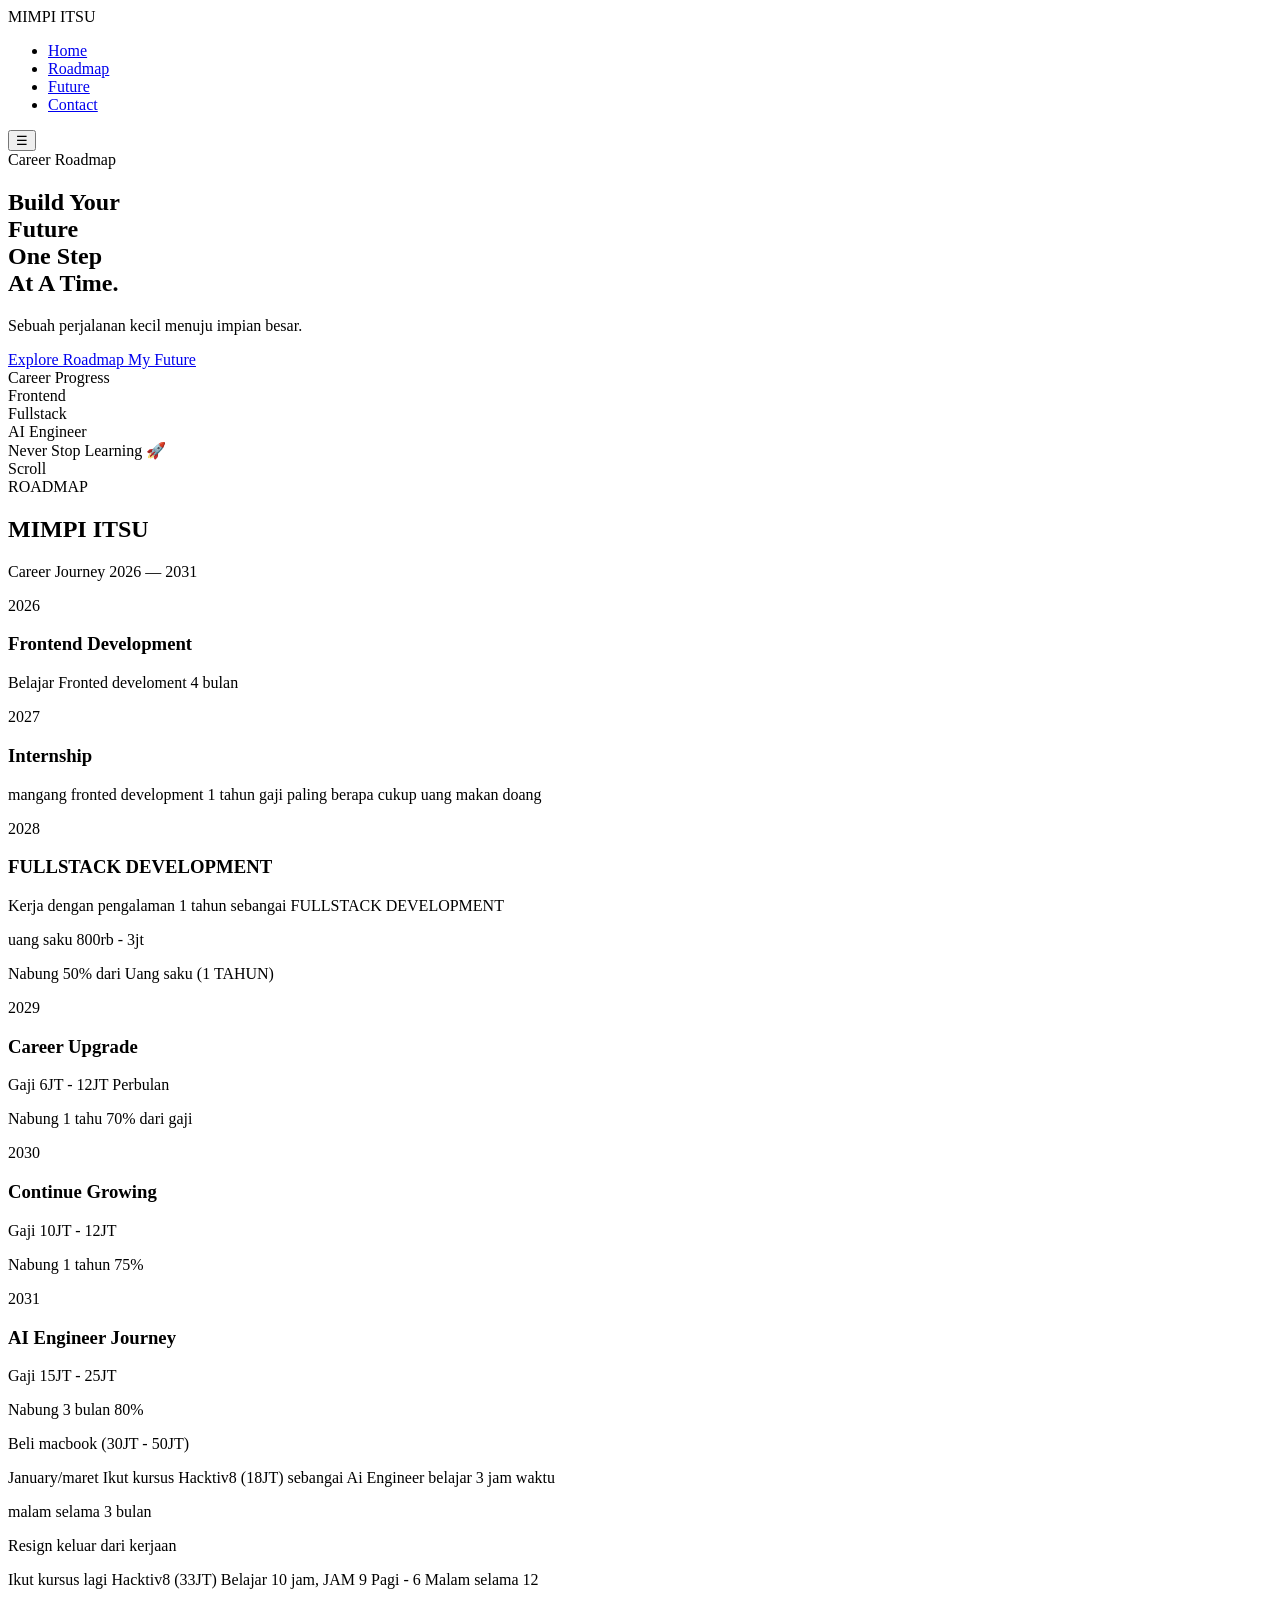
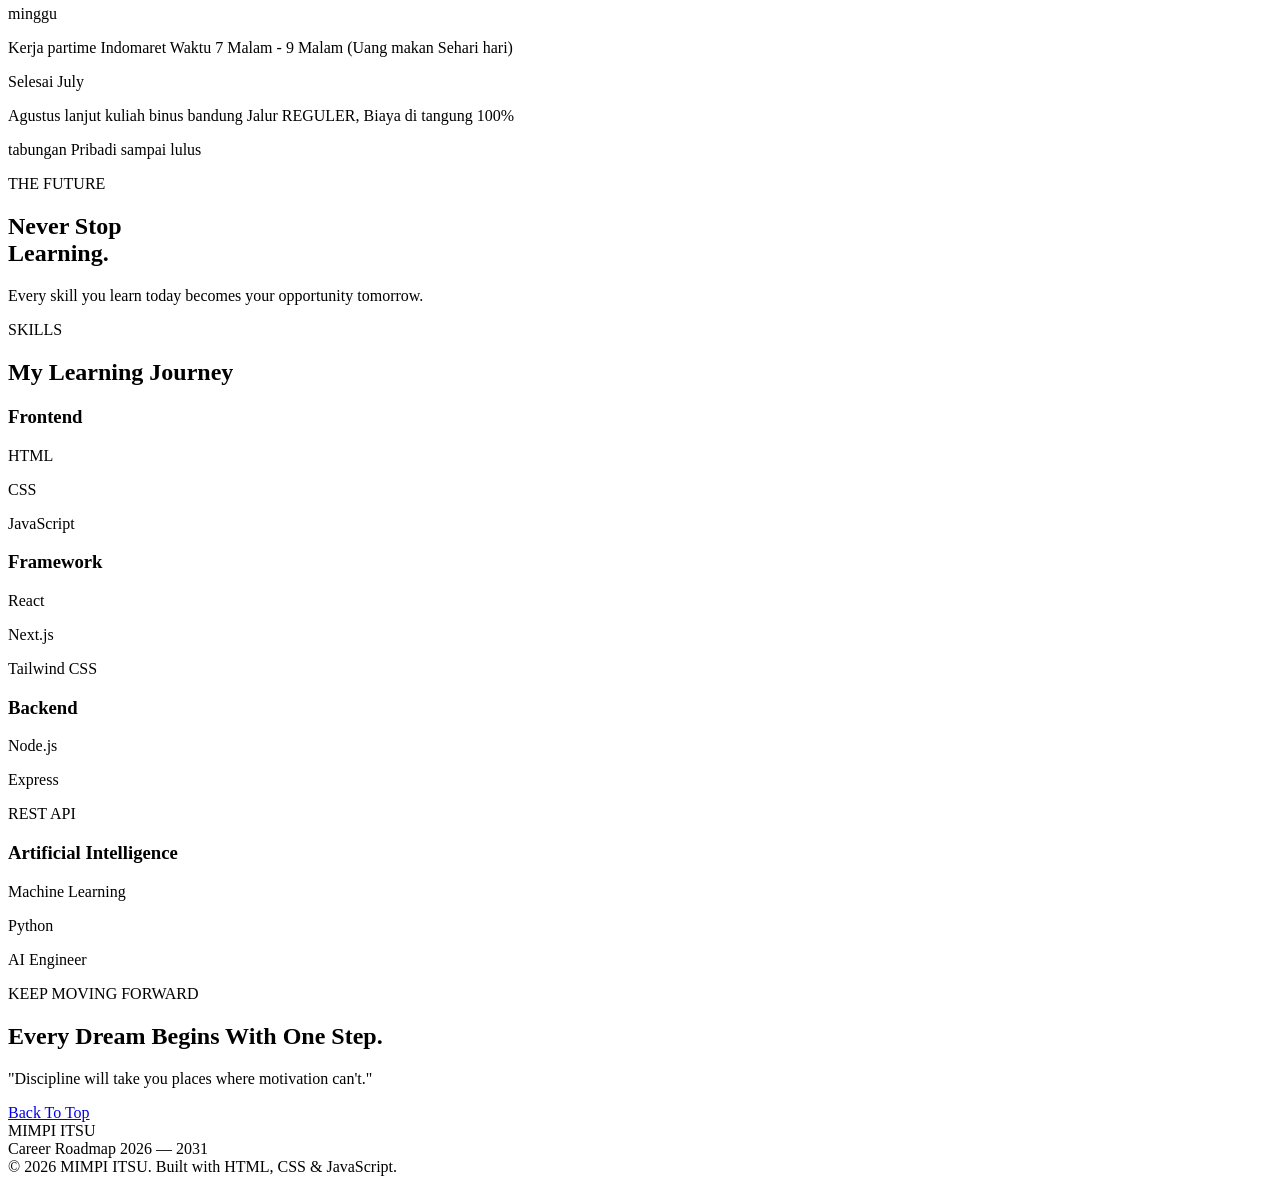
==== commit 1a72aadc: "Update PROSES KARIR ITSU.html" ====
--- a/PROSES KARIR ITSU.html
+++ b/PROSES KARIR ITSU.html
@@ -36,7 +36,7 @@
     <!-- CSS -->
 
     <link rel="stylesheet"
-        href="PROSES KARIR ITSU.CSS">
+        href="PROSESKARIRITSU.css">
         
 
 </head>
@@ -927,7 +927,7 @@
 <!-- JAVASCRIPT -->
 <!-- ======================================= -->
 
-<script src="PROSES KARIR ITSU.js"></script>
+<script src="PROSESKARIRITSU.js"></script>
 
 </body>
-</html>+</html>
